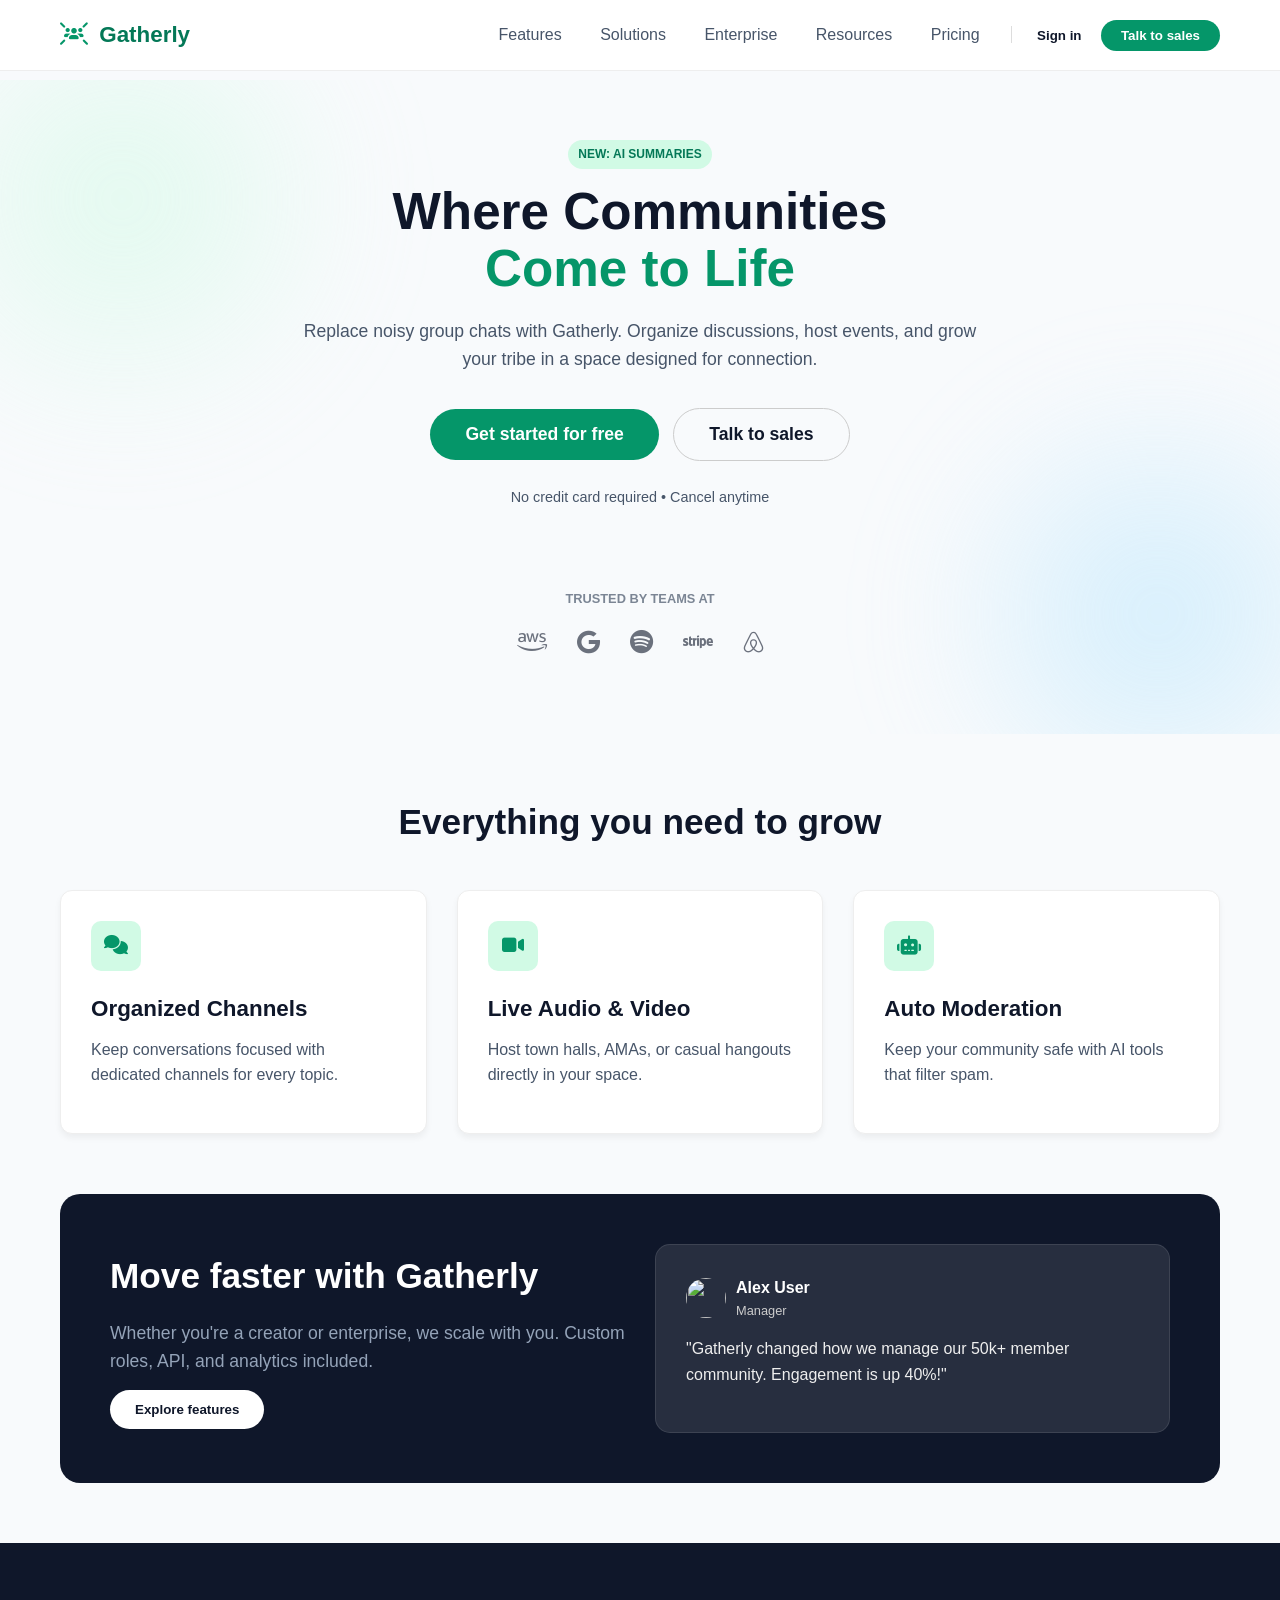
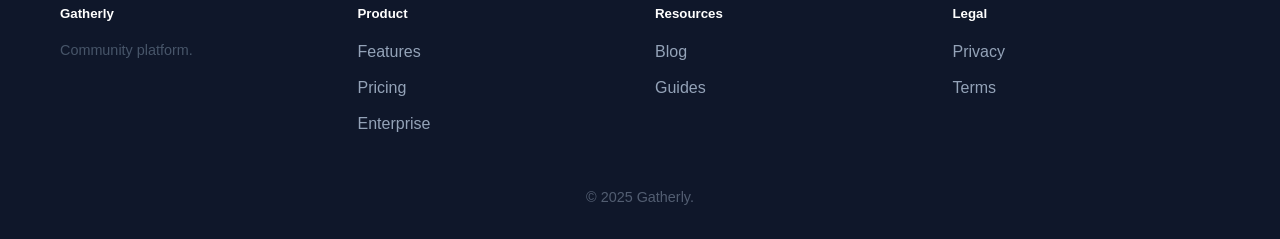
==== index.html @ 51e85985 "Add files via upload" ====
<!DOCTYPE html>
<html lang="en">
  <head>
    <meta charset="UTF-8" />
    <meta name="viewport" content="width=device-width, initial-scale=1.0" />
    <title>Gatherly</title>
    <!-- Icons -->
    <link
      rel="stylesheet"
      href="https://cdnjs.cloudflare.com/ajax/libs/font-awesome/6.4.0/css/all.min.css"
    />
    <link rel="stylesheet" href="style.css" />
  </head>
  <body>
    <nav>
      <div class="cont nav-in">
        <div class="brand" onclick="go('home')">
          <i class="fas fa-users-rays"></i> Gatherly
        </div>

        <div class="links" id="guest-nav">
          <a onclick="go('features')">Features</a>
          <a onclick="go('solutions')">Solutions</a>
          <a onclick="go('enterprise')">Enterprise</a>
          <a onclick="go('resources')">Resources</a>
          <a onclick="go('pricing')">Pricing</a>
          <span
            style="border-left: 1px solid #ddd; height: 20px; margin: 0 10px"
          ></span>
          <button class="btn-txt" onclick="go('login')">Sign in</button>
          <button class="btn" onclick="go('contact')" style="padding: 8px 20px">
            Talk to sales
          </button>
        </div>

        <div class="links hide" id="user-nav">
          <a onclick="go('dash')"><i class="fas fa-stream"></i> Feed</a>
          <a onclick="go('create')"><i class="fas fa-plus"></i> Create</a>
          <a onclick="go('profile')"><i class="fas fa-user"></i> Profile</a>
          <a onclick="logout()" style="color: #ef4444">Logout</a>
        </div>

        <div class="menu-btn" onclick="toggleMenu()">
          <i class="fas fa-bars"></i>
        </div>
      </div>
    </nav>

    <div class="mob-menu" id="m-menu">
      <div
        style="
          display: flex;
          justify-content: space-between;
          margin-bottom: 20px;
        "
      >
        <span class="brand">Menu</span>
        <i
          class="fas fa-times"
          style="font-size: 1.5rem"
          onclick="toggleMenu()"
        ></i>
      </div>
      <a onclick="go('features'); toggleMenu()">Features</a>
      <a onclick="go('solutions'); toggleMenu()">Solutions</a>
      <a onclick="go('pricing'); toggleMenu()">Pricing</a>
      <a onclick="go('login'); toggleMenu()">Sign In</a>
      <a onclick="go('contact'); toggleMenu()" style="color: var(--green)"
        >Contact Sales</a
      >
    </div>

    <div id="p-home" class="page show">
      <div class="hero">
        <div class="blob" style="top: -20%; left: -10%"></div>
        <div
          class="blob"
          style="
            bottom: -20%;
            right: -10%;
            background: radial-gradient(circle, #bae6fd 0%, transparent 70%);
          "
        ></div>

        <div class="cont">
          <div class="anim-up">
            <span class="badge">New: AI Summaries</span>
            <h1>
              Where Communities <br />
              <span class="txt-green">Come to Life</span>
            </h1>
            <p style="font-size: 1.1rem; max-width: 700px; margin: 0 auto 30px">
              Replace noisy group chats with Gatherly. Organize discussions,
              host events, and grow your tribe in a space designed for
              connection.
            </p>
            <div style="margin-bottom: 20px">
              <button
                class="btn"
                style="padding: 15px 35px; font-size: 1.1rem; margin: 5px"
                onclick="go('login')"
              >
                Get started for free
              </button>
              <button
                class="btn-out"
                style="padding: 15px 35px; font-size: 1.1rem; margin: 5px"
                onclick="go('contact')"
              >
                Talk to sales
              </button>
            </div>
            <p class="sm-txt">No credit card required • Cancel anytime</p>
          </div>

          <div style="margin-top: 80px">
            <p
              style="
                font-weight: bold;
                text-transform: uppercase;
                font-size: 0.8rem;
                margin-bottom: 20px;
                opacity: 0.7;
              "
            >
              Trusted by teams at
            </p>
            <div
              style="display: flex; justify-content: center; flex-wrap: wrap"
            >
              <i class="fab fa-aws s-icon"></i>
              <i class="fab fa-google s-icon"></i>
              <i class="fab fa-spotify s-icon"></i>
              <i class="fab fa-stripe s-icon"></i>
              <i class="fab fa-airbnb s-icon"></i>
            </div>
          </div>
        </div>
      </div>

      <div class="cont" style="padding: 60px 20px">
        <h2 class="center">Everything you need to grow</h2>
        <div class="grid g-3 anim-up" style="margin-top: 40px">
          <div class="box">
            <div class="icon-box"><i class="fas fa-comments"></i></div>
            <h3>Organized Channels</h3>
            <p>
              Keep conversations focused with dedicated channels for every
              topic.
            </p>
          </div>
          <div class="box">
            <div class="icon-box"><i class="fas fa-video"></i></div>
            <h3>Live Audio & Video</h3>
            <p>
              Host town halls, AMAs, or casual hangouts directly in your space.
            </p>
          </div>
          <div class="box">
            <div class="icon-box"><i class="fas fa-robot"></i></div>
            <h3>Auto Moderation</h3>
            <p>Keep your community safe with AI tools that filter spam.</p>
          </div>
        </div>
      </div>

      <div class="cont" style="margin-bottom: 60px">
        <div
          style="
            background: var(--dark);
            border-radius: 20px;
            padding: 50px;
            color: white;
          "
        >
          <div class="grid g-2" style="align-items: center">
            <div>
              <h2 style="color: white">Move faster with Gatherly</h2>
              <p style="color: #94a3b8; font-size: 1.1rem">
                Whether you're a creator or enterprise, we scale with you.
                Custom roles, API, and analytics included.
              </p>
              <button
                class="btn"
                style="background: white; color: var(--dark)"
                onclick="go('features')"
              >
                Explore features
              </button>
            </div>
            <div
              style="
                background: rgba(255, 255, 255, 0.1);
                padding: 30px;
                border-radius: 15px;
                border: 1px solid rgba(255, 255, 255, 0.1);
              "
            >
              <div
                style="display: flex; align-items: center; margin-bottom: 15px"
              >
                <img
                  src="https://i.pravatar.cc/150?img=12"
                  style="
                    width: 40px;
                    height: 40px;
                    border-radius: 50%;
                    margin-right: 10px;
                  "
                />
                <div>
                  <div><strong>Alex User</strong></div>
                  <div style="font-size: 0.8rem; color: #ccc">Manager</div>
                </div>
              </div>
              <p style="color: #eee">
                "Gatherly changed how we manage our 50k+ member community.
                Engagement is up 40%!"
              </p>
            </div>
          </div>
        </div>
      </div>
    </div>

    <div id="p-features" class="page">
      <div class="cont" style="padding: 60px 20px">
        <div class="center" style="max-width: 700px; margin: 0 auto 50px">
          <span class="badge">Features</span>
          <h1>Powerful tools</h1>
          <p style="font-size: 1.2rem">
            Everything needed to engage and manage members.
          </p>
        </div>

        <div class="grid g-2" style="align-items: center; margin-bottom: 80px">
          <div>
            <div class="icon-box"><i class="fas fa-layer-group"></i></div>
            <h2>Custom Spaces</h2>
            <p>
              Design your community to match your brand. No coding required.
            </p>
            <ul style="list-style: none; margin-top: 20px">
              <li><i class="fas fa-check txt-green"></i> Custom CSS</li>
              <li><i class="fas fa-check txt-green"></i> Drag-and-drop</li>
              <li><i class="fas fa-check txt-green"></i> Dark Mode</li>
            </ul>
          </div>
          <div class="box" style="background: #f0fdf4; border: none">
            <div
              style="
                background: white;
                padding: 20px;
                border-radius: 10px;
                box-shadow: 0 10px 20px rgba(0, 0, 0, 0.05);
              "
            >
              <div
                style="
                  height: 120px;
                  background: #e2e8f0;
                  border-radius: 5px;
                  margin-bottom: 10px;
                "
              ></div>
              <div
                style="
                  height: 15px;
                  width: 70%;
                  background: #f1f5f9;
                  margin-bottom: 5px;
                "
              ></div>
              <div style="height: 15px; width: 40%; background: #f1f5f9"></div>
            </div>
          </div>
        </div>

        <div class="grid g-3">
          <div class="box">
            <h4><i class="fas fa-chart-line txt-green"></i> Analytics</h4>
            <p class="sm-txt">Track active members and retention.</p>
          </div>
          <div class="box">
            <h4>
              <i class="fas fa-money-bill-wave txt-green"></i> Monetization
            </h4>
            <p class="sm-txt">Subscriptions and paid events.</p>
          </div>
          <div class="box">
            <h4><i class="fas fa-mobile-alt txt-green"></i> Mobile App</h4>
            <p class="sm-txt">iOS and Android support included.</p>
          </div>
          <div class="box">
            <h4><i class="fas fa-puzzle-piece txt-green"></i> API</h4>
            <p class="sm-txt">Connect with Zapier, Slack, etc.</p>
          </div>
          <div class="box">
            <h4><i class="fas fa-shield-alt txt-green"></i> Safety</h4>
            <p class="sm-txt">Granular permissions and logs.</p>
          </div>
          <div class="box">
            <h4><i class="fas fa-globe txt-green"></i> Global CDN</h4>
            <p class="sm-txt">Fast loading anywhere.</p>
          </div>
        </div>
      </div>
    </div>

    <div id="p-solutions" class="page">
      <div class="cont" style="padding-top: 60px">
        <h1 class="center">Solutions for everyone</h1>
        <div class="grid g-2" style="margin-top: 40px">
          <div class="box" style="background: #f8fafc">
            <i
              class="fas fa-users txt-green"
              style="font-size: 2rem; margin-bottom: 15px"
            ></i>
            <h2>Creators</h2>
            <p>Turn your audience into a business. Own your data.</p>
            <button class="btn-txt" onclick="go('features')">
              Learn more &rarr;
            </button>
          </div>
          <div class="box" style="background: #f0fdf4">
            <i
              class="fas fa-building txt-green"
              style="font-size: 2rem; margin-bottom: 15px"
            ></i>
            <h2>Brands</h2>
            <p>Decrease support costs with a branded community.</p>
            <button class="btn-txt" onclick="go('enterprise')">
              See enterprise &rarr;
            </button>
          </div>
          <div class="box" style="background: #fff7ed">
            <i
              class="fas fa-graduation-cap"
              style="font-size: 2rem; margin-bottom: 15px; color: #ea580c"
            ></i>
            <h2>Education</h2>
            <p>Create cohort-based courses with discussion groups.</p>
          </div>
          <div class="box" style="background: #eff6ff">
            <i
              class="fas fa-heart"
              style="font-size: 2rem; margin-bottom: 15px; color: #2563eb"
            ></i>
            <h2>Non-Profits</h2>
            <p>Organize volunteers in a centralized hub.</p>
          </div>
        </div>
      </div>
    </div>

    <div id="p-enterprise" class="page">
      <div class="cont" style="padding-top: 60px">
        <div class="grid g-2" style="align-items: center">
          <div>
            <span class="badge" style="background: #1e293b; color: white"
              >Enterprise</span
            >
            <h1>Scale with confidence</h1>
            <p style="font-size: 1.1rem">
              Security, compliance, and control for large orgs.
            </p>
            <div style="margin: 30px 0">
              <p>
                <i class="fas fa-check-circle txt-green"></i> SSO (SAML & OIDC)
              </p>
              <p>
                <i class="fas fa-check-circle txt-green"></i> 99.99% Uptime SLA
              </p>
              <p>
                <i class="fas fa-check-circle txt-green"></i> Success Manager
              </p>
              <p>
                <i class="fas fa-check-circle txt-green"></i> Custom Data
                Residency
              </p>
            </div>
            <button class="btn" onclick="go('contact')">Contact Sales</button>
          </div>
          <div
            class="box"
            style="background: #0f172a; border: 1px solid #334155"
          >
            <div class="center" style="padding: 30px; color: white">
              <i
                class="fas fa-lock"
                style="font-size: 3rem; margin-bottom: 20px; color: #94a3b8"
              ></i>
              <h3>SOC2 Type II</h3>
              <p style="color: #64748b">Strictest security standards.</p>
            </div>
          </div>
        </div>
      </div>
    </div>

    <div id="p-pricing" class="page">
      <div class="cont" style="padding: 60px 20px">
        <div class="center" style="margin-bottom: 40px">
          <span class="badge">Plans</span>
          <h1>Simple Pricing</h1>
          <p>Start free, upgrade anytime.</p>
        </div>

        <div class="grid g-3">
          <div class="p-card" onclick="go('login')">
            <h3>Starter</h3>
            <div class="cost">$0 <span>/mo</span></div>
            <p class="sm-txt">Hobbyists & small groups.</p>
            <button class="btn-out w-100" style="width: 100%; margin: 20px 0">
              Get Started
            </button>
            <div class="sm-txt" style="text-align: left">
              <p><i class="fas fa-check txt-green"></i> 100 members</p>
              <p><i class="fas fa-check txt-green"></i> 5 Channels</p>
            </div>
          </div>

          <div class="p-card pop" onclick="go('login')">
            <div
              style="
                position: absolute;
                top: 0;
                right: 0;
                background: var(--green);
                color: white;
                font-size: 0.7rem;
                padding: 5px 10px;
                border-bottom-left-radius: 10px;
              "
            >
              POPULAR
            </div>
            <h3>Growth</h3>
            <div class="cost">$29 <span>/mo</span></div>
            <p class="sm-txt">Creators & Startups.</p>
            <button class="btn w-100" style="width: 100%; margin: 20px 0">
              Free Trial
            </button>
            <div class="sm-txt" style="text-align: left">
              <p><i class="fas fa-check txt-green"></i> Unlimited members</p>
              <p><i class="fas fa-check txt-green"></i> Unlimited Channels</p>
              <p><i class="fas fa-check txt-green"></i> Custom Domain</p>
            </div>
          </div>

          <div class="p-card" onclick="go('contact')">
            <h3>Scale</h3>
            <div class="cost">Custom</div>
            <p class="sm-txt">Large Orgs.</p>
            <button class="btn-out w-100" style="width: 100%; margin: 20px 0">
              Contact Sales
            </button>
            <div class="sm-txt" style="text-align: left">
              <p><i class="fas fa-check txt-green"></i> SSO & Audit Logs</p>
              <p><i class="fas fa-check txt-green"></i> Priority Support</p>
            </div>
          </div>
        </div>
      </div>
    </div>

    <div id="p-resources" class="page">
      <div class="cont" style="padding-top: 60px">
        <h1 class="center">Resources</h1>
        <div class="grid g-3" style="margin-top: 40px">
          <div class="box">
            <div
              style="
                height: 150px;
                background: #cbd5e1;
                border-radius: 5px;
                margin-bottom: 15px;
              "
            ></div>
            <span class="txt-green sm-txt" style="font-weight: bold"
              >GUIDE</span
            >
            <h3>Launch your first community</h3>
            <p class="sm-txt">Playbook for getting your first 100 members.</p>
            <a class="txt-green sm-txt">Read more &rarr;</a>
          </div>
          <div class="box">
            <div
              style="
                height: 150px;
                background: #cbd5e1;
                border-radius: 5px;
                margin-bottom: 15px;
              "
            ></div>
            <span class="txt-green sm-txt" style="font-weight: bold"
              >CASE STUDY</span
            >
            <h3>Scaling to 1M users</h3>
            <p class="sm-txt">How TechFlow used Gatherly for growth.</p>
            <a class="txt-green sm-txt">Read more &rarr;</a>
          </div>
          <div class="box">
            <div
              style="
                height: 150px;
                background: #cbd5e1;
                border-radius: 5px;
                margin-bottom: 15px;
              "
            ></div>
            <span class="txt-green sm-txt" style="font-weight: bold"
              >WEBINAR</span
            >
            <h3>Management 101</h3>
            <p class="sm-txt">Watch our latest workshop recording.</p>
            <a class="txt-green sm-txt">Watch now &rarr;</a>
          </div>
        </div>
      </div>
    </div>

    <div id="p-contact" class="page">
      <div class="cont" style="padding-top: 60px; max-width: 600px">
        <div class="center" style="margin-bottom: 30px">
          <h1>Contact Us</h1>
          <p>We'd love to help you find the right solution.</p>
        </div>
        <div class="box">
          <form onsubmit="event.preventDefault(); alert('Sent!'); go('home');">
            <div style="margin-bottom: 15px">
              <label style="font-weight: 600">Email</label>
              <input
                type="email"
                class="w-100"
                style="
                  padding: 10px;
                  border: 1px solid #ccc;
                  border-radius: 5px;
                "
                required
              />
            </div>
            <div style="margin-bottom: 15px">
              <label style="font-weight: 600">Company Size</label>
              <select
                class="w-100"
                style="
                  padding: 10px;
                  border: 1px solid #ccc;
                  border-radius: 5px;
                "
              >
                <option>1-50</option>
                <option>51-200</option>
                <option>201+</option>
              </select>
            </div>
            <div style="margin-bottom: 20px">
              <label style="font-weight: 600">Message</label>
              <textarea
                class="w-100"
                rows="4"
                style="
                  padding: 10px;
                  border: 1px solid #ccc;
                  border-radius: 5px;
                "
              ></textarea>
            </div>
            <button class="btn w-100" style="width: 100%">Submit</button>
          </form>
        </div>
      </div>
    </div>

    <div id="p-login" class="page">
      <div
        style="
          height: 80vh;
          display: flex;
          justify-content: center;
          align-items: center;
        "
      >
        <div class="box" style="width: 100%; max-width: 400px">
          <h2 class="center">Welcome Back</h2>
          <p class="center" style="margin-bottom: 20px">Sign in to continue</p>
          <form onsubmit="logIn(event)">
            <div style="margin-bottom: 15px">
              <label style="font-weight: 600">Email</label>
              <input
                type="email"
                value="demo@gatherly.com"
                class="w-100"
                style="
                  padding: 10px;
                  border: 1px solid #ccc;
                  border-radius: 5px;
                "
              />
            </div>
            <div style="margin-bottom: 20px">
              <label style="font-weight: 600">Password</label>
              <input
                type="password"
                value="password"
                class="w-100"
                style="
                  padding: 10px;
                  border: 1px solid #ccc;
                  border-radius: 5px;
                "
              />
            </div>
            <button class="btn w-100" style="width: 100%">Sign In</button>
          </form>
          <div class="center sm-txt" style="margin-top: 20px">
            <a
              onclick="go('forgot')"
              style="color: var(--green); font-weight: 600"
              >Forgot password?</a
            >
          </div>
        </div>
      </div>
    </div>

    <div id="p-forgot" class="page">
      <div
        style="
          height: 80vh;
          display: flex;
          justify-content: center;
          align-items: center;
        "
      >
        <div class="box" style="width: 100%; max-width: 400px">
          <h2 class="center">Reset Password</h2>
          <p class="center" style="margin-bottom: 20px">
            Enter email to get link
          </p>
          <form
            onsubmit="event.preventDefault(); alert('Link sent!'); go('login');"
          >
            <div style="margin-bottom: 20px">
              <label style="font-weight: 600">Email</label>
              <input
                type="email"
                placeholder="you@company.com"
                class="w-100"
                style="
                  padding: 10px;
                  border: 1px solid #ccc;
                  border-radius: 5px;
                "
                required
              />
            </div>
            <button class="btn w-100" style="width: 100%; margin-bottom: 10px">
              Send Link
            </button>
            <button
              type="button"
              onclick="go('login')"
              class="btn-out w-100"
              style="width: 100%"
            >
              Back to Sign In
            </button>
          </form>
        </div>
      </div>
    </div>

    <div id="p-dash" class="page" style="padding-top: 70px">
      <div class="app-main">
        <div class="side">
          <div style="padding: 20px">
            <h4
              style="
                color: #6ee7b7;
                font-size: 0.8rem;
                text-transform: uppercase;
              "
            >
              Communities
            </h4>
            <div style="margin-top: 10px" id="c-list"></div>
          </div>
        </div>
        <div class="feed">
          <div class="cont" style="max-width: 800px; margin: 0 auto">
            <div
              class="box"
              style="margin-bottom: 20px; display: flex; gap: 10px"
            >
              <img
                src="https://i.pravatar.cc/150?img=12"
                style="width: 40px; height: 40px; border-radius: 50%"
              />
              <div style="flex: 1">
                <textarea
                  placeholder="Share update..."
                  style="
                    width: 100%;
                    border: 1px solid #ddd;
                    padding: 10px;
                    border-radius: 5px;
                    margin-bottom: 10px;
                  "
                ></textarea>
                <div style="display: flex; justify-content: space-between">
                  <i
                    class="fas fa-image"
                    style="color: #aaa; padding-top: 5px"
                  ></i>
                  <button
                    class="btn"
                    style="padding: 6px 15px; font-size: 0.9rem"
                  >
                    Post
                  </button>
                </div>
              </div>
            </div>
            <div id="feed-box"></div>
          </div>
        </div>
      </div>
    </div>

    <div id="p-create" class="page">
      <div class="cont" style="padding-top: 50px; max-width: 600px">
        <div class="box">
          <h2>Create Space</h2>
          <form onsubmit="createSpace(event)">
            <div style="margin-bottom: 20px">
              <label>Name</label>
              <input
                id="space-name"
                type="text"
                class="w-100"
                style="
                  padding: 10px;
                  border: 1px solid #ddd;
                  border-radius: 5px;
                "
                required
              />
            </div>
            <button class="btn w-100" style="width: 100%">Create</button>
          </form>
        </div>
      </div>
    </div>

    <div id="p-profile" class="page">
      <div class="cont" style="padding-top: 50px; max-width: 800px">
        <div class="box center">
          <img
            src="https://i.pravatar.cc/150?img=12"
            style="
              width: 100px;
              height: 100px;
              border-radius: 50%;
              margin: 0 auto 20px;
            "
          />
          <h2>Alex User</h2>
          <p>@alex_green</p>
          <div
            style="
              display: flex;
              justify-content: center;
              gap: 20px;
              margin-top: 20px;
            "
          >
            <div class="box" style="padding: 10px 20px">
              <strong>12</strong> Communities
            </div>
            <div class="box" style="padding: 10px 20px">
              <strong>340</strong> Followers
            </div>
          </div>
        </div>
      </div>
    </div>

    <footer id="ftr">
      <div class="cont">
        <div class="grid g-4">
          <div>
            <h5>Gatherly</h5>
            <p class="sm-txt">Community platform.</p>
          </div>
          <div>
            <h5>Product</h5>
            <ul>
              <li><a onclick="go('features')">Features</a></li>
              <li><a onclick="go('pricing')">Pricing</a></li>
              <li><a onclick="go('enterprise')">Enterprise</a></li>
            </ul>
          </div>
          <div>
            <h5>Resources</h5>
            <ul>
              <li><a onclick="go('resources')">Blog</a></li>
              <li><a onclick="go('solutions')">Guides</a></li>
            </ul>
          </div>
          <div>
            <h5>Legal</h5>
            <ul>
              <li><a>Privacy</a></li>
              <li><a>Terms</a></li>
            </ul>
          </div>
        </div>
        <div class="center sm-txt" style="margin-top: 40px; opacity: 0.5">
          &copy; 2025 Gatherly.
        </div>
      </div>
    </footer>
    <script src="script.js"></script>
  </body>
</html>
---- style.css ----
:root {
  --green: #059669;
  --dark-green: #047857;
  --light-green: #d1fae5;
  --dark: #0f172a;
  --gray: #475569;
  --bg: #f8fafc;
  --white: #ffffff;
  --font: "Segoe UI", sans-serif;
}

* {
  margin: 0;
  padding: 0;
  box-sizing: border-box;
}

body {
  font-family: var(--font);
  background: var(--bg);
  color: var(--dark);
  line-height: 1.6;
  overflow-x: hidden;
}

.cont {
  max-width: 1200px;
  margin: 0 auto;
  padding: 0 20px;
}
.flex {
  display: flex;
}
.grid {
  display: grid;
  gap: 30px;
}
.g-2 {
  grid-template-columns: 1fr 1fr;
}
.g-3 {
  grid-template-columns: 1fr 1fr 1fr;
}
.g-4 {
  grid-template-columns: repeat(4, 1fr);
}
.center {
  text-align: center;
}
.hide {
  display: none;
}
.w-100 {
  width: 100%;
}

/* text styles */
h1 {
  font-size: 3.2rem;
  font-weight: 800;
  margin-bottom: 20px;
  line-height: 1.1;
}
h2 {
  font-size: 2.2rem;
  font-weight: 700;
  margin-bottom: 15px;
}
h3 {
  font-size: 1.4rem;
  font-weight: 600;
  margin-bottom: 10px;
}
p {
  color: var(--gray);
  margin-bottom: 15px;
}
.txt-green {
  color: var(--green);
}
.sm-txt {
  font-size: 0.9rem;
}

/* buttons */
.btn {
  display: inline-block;
  padding: 12px 25px;
  background: var(--green);
  color: var(--white);
  border: none;
  border-radius: 50px;
  font-weight: 600;
  cursor: pointer;
  transition: 0.2s;
  text-decoration: none;
}
.btn:hover {
  background: var(--dark-green);
  transform: translateY(-2px);
}

.btn-out {
  background: transparent;
  color: var(--dark);
  border: 1px solid #ccc;
  padding: 12px 25px;
  border-radius: 50px;
  cursor: pointer;
  font-weight: 600;
}
.btn-out:hover {
  border-color: var(--green);
  color: var(--green);
  background: white;
}

.btn-txt {
  background: none;
  border: none;
  cursor: pointer;
  font-weight: 600;
  color: var(--dark);
  padding: 0 15px;
}
.btn-txt:hover {
  color: var(--green);
}

.box {
  background: var(--white);
  padding: 30px;
  border-radius: 12px;
  border: 1px solid #eee;
  box-shadow: 0 4px 6px rgba(0, 0, 0, 0.05);
  transition: 0.3s;
}
.box:hover {
  transform: translateY(-5px);
  box-shadow: 0 10px 15px rgba(0, 0, 0, 0.1);
}

.badge {
  background: var(--light-green);
  color: var(--dark-green);
  padding: 5px 10px;
  border-radius: 15px;
  font-size: 0.75rem;
  font-weight: 800;
  text-transform: uppercase;
  display: inline-block;
  margin-bottom: 15px;
}

nav {
  position: fixed;
  top: 0;
  width: 100%;
  z-index: 999;
  background: rgba(255, 255, 255, 0.9);
  backdrop-filter: blur(10px);
  border-bottom: 1px solid #eee;
}
.nav-in {
  height: 70px;
  display: flex;
  align-items: center;
  justify-content: space-between;
}

.brand {
  font-size: 1.4rem;
  font-weight: 800;
  color: var(--dark-green);
  cursor: pointer;
}
.brand i {
  color: var(--green);
  margin-right: 5px;
}

.links a {
  text-decoration: none;
  color: var(--gray);
  font-weight: 500;
  margin: 0 5px;
  padding: 8px 12px;
  border-radius: 6px;
  cursor: pointer;
}
.links a:hover {
  background: #f1f5f9;
  color: var(--dark);
}

.menu-btn {
  display: none;
  font-size: 1.5rem;
  cursor: pointer;
}

.mob-menu {
  position: fixed;
  top: 70px;
  left: 0;
  width: 100%;
  height: 100vh;
  background: white;
  z-index: 990;
  padding: 20px;
  transform: translateX(100%);
  transition: 0.3s;
  display: flex;
  flex-direction: column;
  gap: 15px;
}
.mob-menu.open {
  transform: translateX(0);
}
.mob-menu a {
  font-size: 1.2rem;
  font-weight: 600;
  color: var(--dark);
  border-bottom: 1px solid #eee;
  padding-bottom: 10px;
}

.page {
  display: none;
  padding-top: 80px;
  min-height: 100vh;
  animation: fade 0.5s;
}
.page.show {
  display: block;
}
@keyframes fade {
  from {
    opacity: 0;
    transform: translateY(10px);
  }
  to {
    opacity: 1;
    transform: translateY(0);
  }
}

.hero {
  padding: 60px 0 80px;
  text-align: center;
  position: relative;
  overflow: hidden;
}
.blob {
  position: absolute;
  width: 500px;
  height: 500px;
  border-radius: 50%;
  background: radial-gradient(circle, var(--light-green) 0%, transparent 70%);
  opacity: 0.6;
  z-index: -1;
  filter: blur(50px);
}

.p-card {
  background: white;
  border: 1px solid #eee;
  border-radius: 20px;
  padding: 40px;
  text-align: center;
  cursor: pointer;
  position: relative;
  transition: 0.3s;
}
.p-card:hover {
  border-color: var(--green);
  box-shadow: 0 10px 20px rgba(0, 0, 0, 0.1);
  transform: translateY(-5px);
}

.p-card.pop {
  border: 2px solid var(--green);
  transform: scale(1.05);
  box-shadow: 0 10px 20px rgba(0, 0, 0, 0.1);
  z-index: 2;
}
.p-card.pop:hover {
  transform: scale(1.05) translateY(-5px);
}

.cost {
  font-size: 2.8rem;
  font-weight: 800;
  color: var(--dark);
  margin: 15px 0;
}
.cost span {
  font-size: 1rem;
  font-weight: 500;
  color: var(--gray);
}

.icon-box {
  width: 50px;
  height: 50px;
  background: var(--light-green);
  color: var(--green);
  border-radius: 10px;
  display: flex;
  align-items: center;
  justify-content: center;
  font-size: 1.2rem;
  margin-bottom: 20px;
}

footer {
  background: var(--dark);
  color: #94a3b8;
  padding: 60px 0 30px;
  margin-top: 60px;
}
footer h5 {
  color: white;
  margin-bottom: 15px;
}
footer ul {
  list-style: none;
}
footer li {
  margin-bottom: 10px;
}
footer a {
  color: inherit;
  cursor: pointer;
  transition: 0.2s;
}
footer a:hover {
  color: white;
}

.s-icon {
  transition: 0.3s;
  cursor: pointer;
  opacity: 0.6;
  margin: 0 15px;
  font-size: 1.5rem;
}
.s-icon:hover {
  opacity: 1;
  transform: scale(1.2);
}
.fa-aws:hover {
  color: #ff9900;
}
.fa-google:hover {
  color: #4285f4;
}
.fa-spotify:hover {
  color: #1db954;
}
.fa-stripe:hover {
  color: #635bff;
}
.fa-airbnb:hover {
  color: #ff5a5f;
}

.app-main {
  display: flex;
  height: calc(100vh - 70px);
}
.side {
  width: 250px;
  background: #064e3b;
  color: #ecfdf5;
  overflow-y: auto;
}
.feed {
  flex: 1;
  background: #f1f5f9;
  overflow-y: auto;
  padding: 20px;
}
.chn-item {
  padding: 10px;
  margin: 5px 10px;
  border-radius: 5px;
  cursor: pointer;
  display: flex;
  align-items: center;
  gap: 10px;
}
.chn-item:hover {
  background: rgba(255, 255, 255, 0.1);
}

@media (max-width: 1000px) {
  h1 {
    font-size: 2.5rem;
  }
  .g-3,
  .g-4 {
    grid-template-columns: 1fr 1fr;
  }
}
@media (max-width: 768px) {
  .links {
    display: none;
  }
  .menu-btn {
    display: block;
  }
  .g-2,
  .g-3,
  .g-4 {
    grid-template-columns: 1fr;
  }
  .p-card.pop {
    transform: scale(1);
  }
  .side {
    display: none;
  }
  .app-main {
    height: calc(100vh - 60px);
  }
}
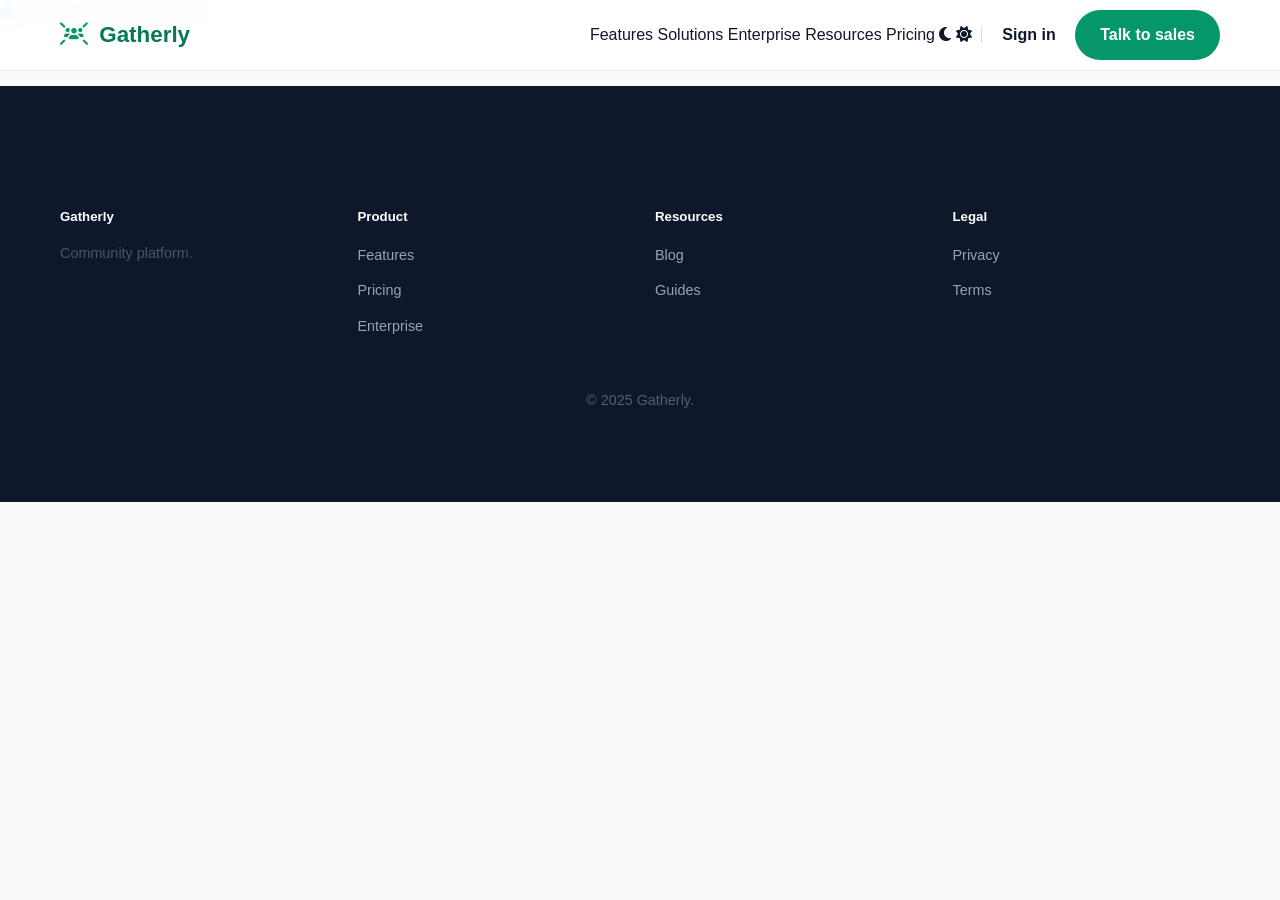
==== commit 3c411a3a: "some changes in structure" ====
--- a/index.html
+++ b/index.html
@@ -4,7 +4,6 @@
     <meta charset="UTF-8" />
     <meta name="viewport" content="width=device-width, initial-scale=1.0" />
     <title>Gatherly</title>
-    <!-- Icons -->
     <link
       rel="stylesheet"
       href="https://cdnjs.cloudflare.com/ajax/libs/font-awesome/6.4.0/css/all.min.css"
@@ -12,522 +11,418 @@
     <link rel="stylesheet" href="style.css" />
   </head>
   <body>
-    <nav>
-      <div class="cont nav-in">
-        <div class="brand" onclick="go('home')">
-          <i class="fas fa-users-rays"></i> Gatherly
-        </div>
+    <input type="radio" name="page" id="nav-home" class="controller" checked />
+    <input type="radio" name="page" id="nav-features" class="controller" />
+    <input type="radio" name="page" id="nav-solutions" class="controller" />
+    <input type="radio" name="page" id="nav-enterprise" class="controller" />
+    <input type="radio" name="page" id="nav-pricing" class="controller" />
+    <input type="radio" name="page" id="nav-resources" class="controller" />
+    <input type="radio" name="page" id="nav-contact" class="controller" />
+    <input type="radio" name="page" id="nav-login" class="controller" />
+    <input type="checkbox" id="chk-login" class="controller" />
+    <input type="checkbox" id="chk-dark" class="controller" />
+    <input type="checkbox" id="chk-new-post" class="controller" /> 
+    <input type="checkbox" id="chk-new-comm" class="controller" />
+    <div class="main-wrapper">
+      <nav>
+        <div class="cont nav-in">
+          <label for="nav-home" class="brand">
+            <i class="fas fa-users-rays"></i> Gatherly
+          </label>
+          <div class="links" id="guest-nav">
+            <label for="nav-features">Features</label>
+            <label for="nav-solutions">Solutions</label>
+            <label for="nav-enterprise">Enterprise</label>
+            <label for="nav-resources">Resources</label>
+            <label for="nav-pricing">Pricing</label>
+            <label for="chk-dark" class="btn-dark-toggle">
+              <i class="fas fa-moon moon-icon"></i>
+              <i class="fas fa-sun sun-icon"></i>
+            </label>
 
-        <div class="links" id="guest-nav">
-          <a onclick="go('features')">Features</a>
-          <a onclick="go('solutions')">Solutions</a>
-          <a onclick="go('enterprise')">Enterprise</a>
-          <a onclick="go('resources')">Resources</a>
-          <a onclick="go('pricing')">Pricing</a>
-          <span
-            style="border-left: 1px solid #ddd; height: 20px; margin: 0 10px"
-          ></span>
-          <button class="btn-txt" onclick="go('login')">Sign in</button>
-          <button class="btn" onclick="go('contact')" style="padding: 8px 20px">
-            Talk to sales
-          </button>
-        </div>
+            <span
+              style="border-left: 1px solid #ddd; height: 20px; margin: 0 5px"
+            ></span>
+            <label for="nav-login" class="btn-txt">Sign in</label>
+            <label for="nav-contact" class="btn">Talk to sales</label>
+          </div>
 
-        <div class="links hide" id="user-nav">
-          <a onclick="go('dash')"><i class="fas fa-stream"></i> Feed</a>
-          <a onclick="go('create')"><i class="fas fa-plus"></i> Create</a>
-          <a onclick="go('profile')"><i class="fas fa-user"></i> Profile</a>
-          <a onclick="logout()" style="color: #ef4444">Logout</a>
-        </div>
+          <div class="links" id="user-nav" style="display: none">
+            <label class="active"><i class="fas fa-stream"></i> Feed</label>
+            <label for="nav-home"><i class="fas fa-plus"></i> Create</label>
+            <label for="nav-home"><i class="fas fa-user"></i> Profile</label>
 
-        <div class="menu-btn" onclick="toggleMenu()">
-          <i class="fas fa-bars"></i>
-        </div>
-      </div>
-    </nav>
+            <label for="chk-dark" class="btn-dark-toggle">
+              <i class="fas fa-moon moon-icon"></i>
+              <i class="fas fa-sun sun-icon"></i>
+            </label>
 
-    <div class="mob-menu" id="m-menu">
-      <div
-        style="
-          display: flex;
-          justify-content: space-between;
-          margin-bottom: 20px;
-        "
-      >
-        <span class="brand">Menu</span>
-        <i
-          class="fas fa-times"
-          style="font-size: 1.5rem"
-          onclick="toggleMenu()"
-        ></i>
-      </div>
-      <a onclick="go('features'); toggleMenu()">Features</a>
-      <a onclick="go('solutions'); toggleMenu()">Solutions</a>
-      <a onclick="go('pricing'); toggleMenu()">Pricing</a>
-      <a onclick="go('login'); toggleMenu()">Sign In</a>
-      <a onclick="go('contact'); toggleMenu()" style="color: var(--green)"
-        >Contact Sales</a
-      >
-    </div>
+            <label for="chk-login" style="color: #ef4444">Logout</label>
+          </div>
 
-    <div id="p-home" class="page show">
-      <div class="hero">
-        <div class="blob" style="top: -20%; left: -10%"></div>
-        <div
-          class="blob"
-          style="
-            bottom: -20%;
-            right: -10%;
-            background: radial-gradient(circle, #bae6fd 0%, transparent 70%);
-          "
-        ></div>
-
-        <div class="cont">
-          <div class="anim-up">
-            <span class="badge">New: AI Summaries</span>
-            <h1>
-              Where Communities <br />
-              <span class="txt-green">Come to Life</span>
-            </h1>
-            <p style="font-size: 1.1rem; max-width: 700px; margin: 0 auto 30px">
-              Replace noisy group chats with Gatherly. Organize discussions,
-              host events, and grow your tribe in a space designed for
-              connection.
-            </p>
-            <div style="margin-bottom: 20px">
-              <button
-                class="btn"
-                style="padding: 15px 35px; font-size: 1.1rem; margin: 5px"
-                onclick="go('login')"
-              >
-                Get started for free
-              </button>
-              <button
-                class="btn-out"
-                style="padding: 15px 35px; font-size: 1.1rem; margin: 5px"
-                onclick="go('contact')"
-              >
-                Talk to sales
-              </button>
-            </div>
-            <p class="sm-txt">No credit card required • Cancel anytime</p>
-          </div>
-
-          <div style="margin-top: 80px">
-            <p
-              style="
-                font-weight: bold;
-                text-transform: uppercase;
-                font-size: 0.8rem;
-                margin-bottom: 20px;
-                opacity: 0.7;
-              "
-            >
-              Trusted by teams at
-            </p>
-            <div
-              style="display: flex; justify-content: center; flex-wrap: wrap"
-            >
-              <i class="fab fa-aws s-icon"></i>
-              <i class="fab fa-google s-icon"></i>
-              <i class="fab fa-spotify s-icon"></i>
-              <i class="fab fa-stripe s-icon"></i>
-              <i class="fab fa-airbnb s-icon"></i>
-            </div>
-          </div>
-        </div>
-      </div>
-
-      <div class="cont" style="padding: 60px 20px">
-        <h2 class="center">Everything you need to grow</h2>
-        <div class="grid g-3 anim-up" style="margin-top: 40px">
-          <div class="box">
-            <div class="icon-box"><i class="fas fa-comments"></i></div>
-            <h3>Organized Channels</h3>
-            <p>
-              Keep conversations focused with dedicated channels for every
-              topic.
-            </p>
-          </div>
-          <div class="box">
-            <div class="icon-box"><i class="fas fa-video"></i></div>
-            <h3>Live Audio & Video</h3>
-            <p>
-              Host town halls, AMAs, or casual hangouts directly in your space.
-            </p>
-          </div>
-          <div class="box">
-            <div class="icon-box"><i class="fas fa-robot"></i></div>
-            <h3>Auto Moderation</h3>
-            <p>Keep your community safe with AI tools that filter spam.</p>
-          </div>
-        </div>
-      </div>
-
-      <div class="cont" style="margin-bottom: 60px">
+          <label for="chk-menu" class="menu-btn">
+            <i class="fas fa-bars"></i>
+          </label>
+        </div>
+      </nav>
+      <div class="mob-menu">
         <div
           style="
-            background: var(--dark);
-            border-radius: 20px;
-            padding: 50px;
-            color: white;
+            display: flex;
+            justify-content: space-between;
+            margin-bottom: 20px;
           "
         >
+          <span class="brand">Menu</span>
+          <label for="chk-menu"
+            ><i class="fas fa-times" style="font-size: 1.5rem"></i
+          ></label>
+        </div>
+        <label for="nav-features">Features</label>
+        <label for="nav-solutions">Solutions</label>
+        <label for="nav-pricing">Pricing</label>
+        <label for="nav-login">Sign In</label>
+        <label for="chk-dark">Toggle Dark Mode</label>
+      </div>
+      <div id="p-home" class="page">
+        <div class="hero">
+          <div class="blob" style="top: -20%; left: -10%"></div>
+          <div
+            class="blob"
+            style="
+              bottom: -20%;
+              right: -10%;
+              background: radial-gradient(circle, #bae6fd 0%, transparent 70%);
+            "
+          ></div>
+          <div class="cont">
+            <div class="anim-up">
+              <span class="badge">New: AI Summaries</span>
+              <h1>
+                Where Communities <br /><span class="txt-green"
+                  >Come to Life</span
+                >
+              </h1>
+              <p
+                style="font-size: 1.1rem; max-width: 700px; margin: 0 auto 30px"
+              >
+                Replace noisy group chats with Gatherly. Organize discussions,
+                host events, and grow your tribe.
+              </p>
+              <div style="margin-bottom: 20px">
+                <label
+                  for="nav-login"
+                  class="btn"
+                  style="padding: 15px 35px; margin: 5px"
+                  >Get started for free</label
+                >
+                <label
+                  for="nav-contact"
+                  class="btn-out"
+                  style="padding: 15px 35px; margin: 5px"
+                  >Talk to sales</label
+                >
+              </div>
+              <p class="sm-txt">No credit card required • Cancel anytime</p>
+            </div>
+          </div>
+        </div>
+        <div class="cont" style="padding: 60px 20px">
+          <h2 class="center">Everything you need to grow</h2>
+          <div class="grid g-3 anim-up" style="margin-top: 40px">
+            <div class="box">
+              <div class="icon-box"><i class="fas fa-comments"></i></div>
+              <h3>Organized Channels</h3>
+              <p>
+                Keep conversations focused with dedicated channels for every
+                topic.
+              </p>
+            </div>
+            <div class="box">
+              <div class="icon-box"><i class="fas fa-video"></i></div>
+              <h3>Live Audio & Video</h3>
+              <p>
+                Host town halls, AMAs, or casual hangouts directly in your
+                space.
+              </p>
+            </div>
+            <div class="box">
+              <div class="icon-box"><i class="fas fa-robot"></i></div>
+              <h3>Auto Moderation</h3>
+              <p>Keep your community safe with AI tools that filter spam.</p>
+            </div>
+          </div>
+        </div>
+      </div>
+      <div id="p-features" class="page">
+        <div class="cont" style="padding: 60px 20px">
+          <div class="center" style="max-width: 700px; margin: 0 auto 50px">
+            <span class="badge">Features</span>
+            <h1>Powerful tools</h1>
+            <p style="font-size: 1.2rem">
+              Everything needed to engage and manage members.
+            </p>
+          </div>
+          <div
+            class="grid g-2"
+            style="align-items: center; margin-bottom: 80px"
+          >
+            <div>
+              <div class="icon-box"><i class="fas fa-layer-group"></i></div>
+              <h2>Custom Spaces</h2>
+              <p>
+                Design your community to match your brand. No coding required.
+              </p>
+              <ul style="list-style: none; margin-top: 20px">
+                <li><i class="fas fa-check txt-green"></i> Custom CSS</li>
+                <li><i class="fas fa-check txt-green"></i> Drag-and-drop</li>
+                <li><i class="fas fa-check txt-green"></i> Dark Mode</li>
+              </ul>
+            </div>
+            <div class="box" style="background: #f0fdf4; border: none">
+              <div
+                style="
+                  background: white;
+                  padding: 20px;
+                  border-radius: 10px;
+                  box-shadow: 0 10px 20px rgba(0, 0, 0, 0.05);
+                "
+              >
+                <div
+                  style="
+                    height: 120px;
+                    background: #e2e8f0;
+                    border-radius: 5px;
+                    margin-bottom: 10px;
+                  "
+                ></div>
+                <div
+                  style="
+                    height: 15px;
+                    width: 70%;
+                    background: #f1f5f9;
+                    margin-bottom: 5px;
+                  "
+                ></div>
+              </div>
+            </div>
+          </div>
+        </div>
+      </div>
+      <div id="p-solutions" class="page">
+        <div class="cont" style="padding-top: 60px">
+          <h1 class="center">Solutions for everyone</h1>
+          <div class="grid g-2" style="margin-top: 40px">
+            <div class="box" style="background: #f8fafc">
+              <i
+                class="fas fa-users txt-green"
+                style="font-size: 2rem; margin-bottom: 15px"
+              ></i>
+              <h2>Creators</h2>
+              <p>Turn your audience into a business. Own your data.</p>
+              <label for="nav-features" class="btn-txt"
+                >Learn more &rarr;</label
+              >
+            </div>
+            <div class="box" style="background: #f0fdf4">
+              <i
+                class="fas fa-building txt-green"
+                style="font-size: 2rem; margin-bottom: 15px"
+              ></i>
+              <h2>Brands</h2>
+              <p>Decrease support costs with a branded community.</p>
+              <label for="nav-enterprise" class="btn-txt"
+                >See enterprise &rarr;</label
+              >
+            </div>
+            <div class="box" style="background: #fff7ed">
+              <i
+                class="fas fa-graduation-cap"
+                style="font-size: 2rem; margin-bottom: 15px; color: #ea580c"
+              ></i>
+              <h2>Education</h2>
+              <p>Create cohort-based courses with discussion groups.</p>
+            </div>
+            <div class="box" style="background: #eff6ff">
+              <i
+                class="fas fa-heart"
+                style="font-size: 2rem; margin-bottom: 15px; color: #2563eb"
+              ></i>
+              <h2>Non-Profits</h2>
+              <p>Organize volunteers in a centralized hub.</p>
+            </div>
+          </div>
+        </div>
+      </div>
+      <div id="p-enterprise" class="page">
+        <div class="cont" style="padding-top: 60px">
           <div class="grid g-2" style="align-items: center">
             <div>
-              <h2 style="color: white">Move faster with Gatherly</h2>
-              <p style="color: #94a3b8; font-size: 1.1rem">
-                Whether you're a creator or enterprise, we scale with you.
-                Custom roles, API, and analytics included.
+              <span class="badge" style="background: #1e293b; color: white"
+                >Enterprise</span
+              >
+              <h1>Scale with confidence</h1>
+              <p style="font-size: 1.1rem">
+                Security, compliance, and control for large orgs.
               </p>
-              <button
-                class="btn"
-                style="background: white; color: var(--dark)"
-                onclick="go('features')"
-              >
-                Explore features
-              </button>
+              <div style="margin: 30px 0">
+                <p>
+                  <i class="fas fa-check-circle txt-green"></i> SSO (SAML &
+                  OIDC)
+                </p>
+                <p>
+                  <i class="fas fa-check-circle txt-green"></i> 99.99% Uptime
+                  SLA
+                </p>
+                <p>
+                  <i class="fas fa-check-circle txt-green"></i> Success Manager
+                </p>
+              </div>
+              <label for="nav-contact" class="btn" style="margin-top: 20px"
+                >Contact Sales</label
+              >
             </div>
             <div
-              style="
-                background: rgba(255, 255, 255, 0.1);
-                padding: 30px;
-                border-radius: 15px;
-                border: 1px solid rgba(255, 255, 255, 0.1);
-              "
+              class="box"
+              style="background: #0f172a; border: 1px solid #334155"
             >
+              <div class="center" style="padding: 30px; color: white">
+                <i
+                  class="fas fa-lock"
+                  style="font-size: 3rem; margin-bottom: 20px; color: #94a3b8"
+                ></i>
+                <h3>SOC2 Type II</h3>
+                <p style="color: #64748b">Strictest security standards.</p>
+              </div>
+            </div>
+          </div>
+        </div>
+      </div>
+      <div id="p-pricing" class="page">
+        <div class="cont" style="padding: 60px 20px">
+          <div class="center" style="margin-bottom: 40px">
+            <span class="badge">Plans</span>
+            <h1>Simple Pricing</h1>
+          </div>
+          <div class="grid g-3">
+            <div class="p-card">
+              <h3>Starter</h3>
+              <div class="cost">$0 <span>/mo</span></div>
+              <p class="sm-txt">Hobbyists & small groups.</p>
+              <label
+                for="nav-login"
+                class="btn-out w-100"
+                style="width: 100%; margin: 20px 0"
+                >Get Started</label
+              >
+            </div>
+            <div class="p-card pop">
               <div
-                style="display: flex; align-items: center; margin-bottom: 15px"
-              >
-                <img
-                  src="https://i.pravatar.cc/150?img=12"
-                  style="
-                    width: 40px;
-                    height: 40px;
-                    border-radius: 50%;
-                    margin-right: 10px;
-                  "
-                />
-                <div>
-                  <div><strong>Alex User</strong></div>
-                  <div style="font-size: 0.8rem; color: #ccc">Manager</div>
-                </div>
+                style="
+                  position: absolute;
+                  top: 0;
+                  right: 0;
+                  background: #059669;
+                  color: white;
+                  font-size: 0.7rem;
+                  padding: 5px 10px;
+                  border-bottom-left-radius: 10px;
+                "
+              >
+                POPULAR
               </div>
-              <p style="color: #eee">
-                "Gatherly changed how we manage our 50k+ member community.
-                Engagement is up 40%!"
-              </p>
-            </div>
-          </div>
-        </div>
-      </div>
-    </div>
-
-    <div id="p-features" class="page">
-      <div class="cont" style="padding: 60px 20px">
-        <div class="center" style="max-width: 700px; margin: 0 auto 50px">
-          <span class="badge">Features</span>
-          <h1>Powerful tools</h1>
-          <p style="font-size: 1.2rem">
-            Everything needed to engage and manage members.
-          </p>
-        </div>
-
-        <div class="grid g-2" style="align-items: center; margin-bottom: 80px">
-          <div>
-            <div class="icon-box"><i class="fas fa-layer-group"></i></div>
-            <h2>Custom Spaces</h2>
-            <p>
-              Design your community to match your brand. No coding required.
-            </p>
-            <ul style="list-style: none; margin-top: 20px">
-              <li><i class="fas fa-check txt-green"></i> Custom CSS</li>
-              <li><i class="fas fa-check txt-green"></i> Drag-and-drop</li>
-              <li><i class="fas fa-check txt-green"></i> Dark Mode</li>
-            </ul>
-          </div>
-          <div class="box" style="background: #f0fdf4; border: none">
-            <div
-              style="
-                background: white;
-                padding: 20px;
-                border-radius: 10px;
-                box-shadow: 0 10px 20px rgba(0, 0, 0, 0.05);
-              "
-            >
+              <h3>Growth</h3>
+              <div class="cost">$29 <span>/mo</span></div>
+              <p class="sm-txt">Creators & Startups.</p>
+              <label
+                for="nav-login"
+                class="btn w-100"
+                style="width: 100%; margin: 20px 0"
+                >Free Trial</label
+              >
+            </div>
+            <div class="p-card">
+              <h3>Scale</h3>
+              <div class="cost">Custom</div>
+              <p class="sm-txt">Large Orgs.</p>
+              <label
+                for="nav-contact"
+                class="btn-out w-100"
+                style="width: 100%; margin: 20px 0"
+                >Contact Sales</label
+              >
+            </div>
+          </div>
+        </div>
+      </div>
+      <div id="p-resources" class="page">
+        <div class="cont" style="padding-top: 60px">
+          <h1 class="center">Resources</h1>
+          <div class="grid g-3" style="margin-top: 40px">
+            <div class="box">
               <div
                 style="
-                  height: 120px;
-                  background: #e2e8f0;
+                  height: 150px;
+                  background: #cbd5e1;
                   border-radius: 5px;
-                  margin-bottom: 10px;
+                  margin-bottom: 15px;
                 "
               ></div>
+              <span class="txt-green sm-txt" style="font-weight: bold"
+                >GUIDE</span
+              >
+              <h3>Launch your first community</h3>
+              <p class="sm-txt">Playbook for getting your first 100 members.</p>
+              <a class="txt-green sm-txt" style="cursor: pointer"
+                >Read more &rarr;</a
+              >
+            </div>
+            <div class="box">
               <div
                 style="
-                  height: 15px;
-                  width: 70%;
-                  background: #f1f5f9;
-                  margin-bottom: 5px;
+                  height: 150px;
+                  background: #cbd5e1;
+                  border-radius: 5px;
+                  margin-bottom: 15px;
                 "
               ></div>
-              <div style="height: 15px; width: 40%; background: #f1f5f9"></div>
-            </div>
-          </div>
-        </div>
-
-        <div class="grid g-3">
+              <span class="txt-green sm-txt" style="font-weight: bold"
+                >CASE STUDY</span
+              >
+              <h3>Scaling to 1M users</h3>
+              <p class="sm-txt">How TechFlow used Gatherly for growth.</p>
+              <a class="txt-green sm-txt" style="cursor: pointer"
+                >Read more &rarr;</a
+              >
+            </div>
+            <div class="box">
+              <div
+                style="
+                  height: 150px;
+                  background: #cbd5e1;
+                  border-radius: 5px;
+                  margin-bottom: 15px;
+                "
+              ></div>
+              <span class="txt-green sm-txt" style="font-weight: bold"
+                >WEBINAR</span
+              >
+              <h3>Management 101</h3>
+              <p class="sm-txt">Watch our latest workshop recording.</p>
+              <a class="txt-green sm-txt" style="cursor: pointer"
+                >Watch now &rarr;</a
+              >
+            </div>
+          </div>
+        </div>
+      </div>
+      <div id="p-contact" class="page">
+        <div class="cont" style="padding-top: 60px; max-width: 600px">
+          <div class="center" style="margin-bottom: 30px">
+            <h1>Contact Us</h1>
+            <p>We'd love to help you find the right solution.</p>
+          </div>
           <div class="box">
-            <h4><i class="fas fa-chart-line txt-green"></i> Analytics</h4>
-            <p class="sm-txt">Track active members and retention.</p>
-          </div>
-          <div class="box">
-            <h4>
-              <i class="fas fa-money-bill-wave txt-green"></i> Monetization
-            </h4>
-            <p class="sm-txt">Subscriptions and paid events.</p>
-          </div>
-          <div class="box">
-            <h4><i class="fas fa-mobile-alt txt-green"></i> Mobile App</h4>
-            <p class="sm-txt">iOS and Android support included.</p>
-          </div>
-          <div class="box">
-            <h4><i class="fas fa-puzzle-piece txt-green"></i> API</h4>
-            <p class="sm-txt">Connect with Zapier, Slack, etc.</p>
-          </div>
-          <div class="box">
-            <h4><i class="fas fa-shield-alt txt-green"></i> Safety</h4>
-            <p class="sm-txt">Granular permissions and logs.</p>
-          </div>
-          <div class="box">
-            <h4><i class="fas fa-globe txt-green"></i> Global CDN</h4>
-            <p class="sm-txt">Fast loading anywhere.</p>
-          </div>
-        </div>
-      </div>
-    </div>
-
-    <div id="p-solutions" class="page">
-      <div class="cont" style="padding-top: 60px">
-        <h1 class="center">Solutions for everyone</h1>
-        <div class="grid g-2" style="margin-top: 40px">
-          <div class="box" style="background: #f8fafc">
-            <i
-              class="fas fa-users txt-green"
-              style="font-size: 2rem; margin-bottom: 15px"
-            ></i>
-            <h2>Creators</h2>
-            <p>Turn your audience into a business. Own your data.</p>
-            <button class="btn-txt" onclick="go('features')">
-              Learn more &rarr;
-            </button>
-          </div>
-          <div class="box" style="background: #f0fdf4">
-            <i
-              class="fas fa-building txt-green"
-              style="font-size: 2rem; margin-bottom: 15px"
-            ></i>
-            <h2>Brands</h2>
-            <p>Decrease support costs with a branded community.</p>
-            <button class="btn-txt" onclick="go('enterprise')">
-              See enterprise &rarr;
-            </button>
-          </div>
-          <div class="box" style="background: #fff7ed">
-            <i
-              class="fas fa-graduation-cap"
-              style="font-size: 2rem; margin-bottom: 15px; color: #ea580c"
-            ></i>
-            <h2>Education</h2>
-            <p>Create cohort-based courses with discussion groups.</p>
-          </div>
-          <div class="box" style="background: #eff6ff">
-            <i
-              class="fas fa-heart"
-              style="font-size: 2rem; margin-bottom: 15px; color: #2563eb"
-            ></i>
-            <h2>Non-Profits</h2>
-            <p>Organize volunteers in a centralized hub.</p>
-          </div>
-        </div>
-      </div>
-    </div>
-
-    <div id="p-enterprise" class="page">
-      <div class="cont" style="padding-top: 60px">
-        <div class="grid g-2" style="align-items: center">
-          <div>
-            <span class="badge" style="background: #1e293b; color: white"
-              >Enterprise</span
-            >
-            <h1>Scale with confidence</h1>
-            <p style="font-size: 1.1rem">
-              Security, compliance, and control for large orgs.
-            </p>
-            <div style="margin: 30px 0">
-              <p>
-                <i class="fas fa-check-circle txt-green"></i> SSO (SAML & OIDC)
-              </p>
-              <p>
-                <i class="fas fa-check-circle txt-green"></i> 99.99% Uptime SLA
-              </p>
-              <p>
-                <i class="fas fa-check-circle txt-green"></i> Success Manager
-              </p>
-              <p>
-                <i class="fas fa-check-circle txt-green"></i> Custom Data
-                Residency
-              </p>
-            </div>
-            <button class="btn" onclick="go('contact')">Contact Sales</button>
-          </div>
-          <div
-            class="box"
-            style="background: #0f172a; border: 1px solid #334155"
-          >
-            <div class="center" style="padding: 30px; color: white">
-              <i
-                class="fas fa-lock"
-                style="font-size: 3rem; margin-bottom: 20px; color: #94a3b8"
-              ></i>
-              <h3>SOC2 Type II</h3>
-              <p style="color: #64748b">Strictest security standards.</p>
-            </div>
-          </div>
-        </div>
-      </div>
-    </div>
-
-    <div id="p-pricing" class="page">
-      <div class="cont" style="padding: 60px 20px">
-        <div class="center" style="margin-bottom: 40px">
-          <span class="badge">Plans</span>
-          <h1>Simple Pricing</h1>
-          <p>Start free, upgrade anytime.</p>
-        </div>
-
-        <div class="grid g-3">
-          <div class="p-card" onclick="go('login')">
-            <h3>Starter</h3>
-            <div class="cost">$0 <span>/mo</span></div>
-            <p class="sm-txt">Hobbyists & small groups.</p>
-            <button class="btn-out w-100" style="width: 100%; margin: 20px 0">
-              Get Started
-            </button>
-            <div class="sm-txt" style="text-align: left">
-              <p><i class="fas fa-check txt-green"></i> 100 members</p>
-              <p><i class="fas fa-check txt-green"></i> 5 Channels</p>
-            </div>
-          </div>
-
-          <div class="p-card pop" onclick="go('login')">
-            <div
-              style="
-                position: absolute;
-                top: 0;
-                right: 0;
-                background: var(--green);
-                color: white;
-                font-size: 0.7rem;
-                padding: 5px 10px;
-                border-bottom-left-radius: 10px;
-              "
-            >
-              POPULAR
-            </div>
-            <h3>Growth</h3>
-            <div class="cost">$29 <span>/mo</span></div>
-            <p class="sm-txt">Creators & Startups.</p>
-            <button class="btn w-100" style="width: 100%; margin: 20px 0">
-              Free Trial
-            </button>
-            <div class="sm-txt" style="text-align: left">
-              <p><i class="fas fa-check txt-green"></i> Unlimited members</p>
-              <p><i class="fas fa-check txt-green"></i> Unlimited Channels</p>
-              <p><i class="fas fa-check txt-green"></i> Custom Domain</p>
-            </div>
-          </div>
-
-          <div class="p-card" onclick="go('contact')">
-            <h3>Scale</h3>
-            <div class="cost">Custom</div>
-            <p class="sm-txt">Large Orgs.</p>
-            <button class="btn-out w-100" style="width: 100%; margin: 20px 0">
-              Contact Sales
-            </button>
-            <div class="sm-txt" style="text-align: left">
-              <p><i class="fas fa-check txt-green"></i> SSO & Audit Logs</p>
-              <p><i class="fas fa-check txt-green"></i> Priority Support</p>
-            </div>
-          </div>
-        </div>
-      </div>
-    </div>
-
-    <div id="p-resources" class="page">
-      <div class="cont" style="padding-top: 60px">
-        <h1 class="center">Resources</h1>
-        <div class="grid g-3" style="margin-top: 40px">
-          <div class="box">
-            <div
-              style="
-                height: 150px;
-                background: #cbd5e1;
-                border-radius: 5px;
-                margin-bottom: 15px;
-              "
-            ></div>
-            <span class="txt-green sm-txt" style="font-weight: bold"
-              >GUIDE</span
-            >
-            <h3>Launch your first community</h3>
-            <p class="sm-txt">Playbook for getting your first 100 members.</p>
-            <a class="txt-green sm-txt">Read more &rarr;</a>
-          </div>
-          <div class="box">
-            <div
-              style="
-                height: 150px;
-                background: #cbd5e1;
-                border-radius: 5px;
-                margin-bottom: 15px;
-              "
-            ></div>
-            <span class="txt-green sm-txt" style="font-weight: bold"
-              >CASE STUDY</span
-            >
-            <h3>Scaling to 1M users</h3>
-            <p class="sm-txt">How TechFlow used Gatherly for growth.</p>
-            <a class="txt-green sm-txt">Read more &rarr;</a>
-          </div>
-          <div class="box">
-            <div
-              style="
-                height: 150px;
-                background: #cbd5e1;
-                border-radius: 5px;
-                margin-bottom: 15px;
-              "
-            ></div>
-            <span class="txt-green sm-txt" style="font-weight: bold"
-              >WEBINAR</span
-            >
-            <h3>Management 101</h3>
-            <p class="sm-txt">Watch our latest workshop recording.</p>
-            <a class="txt-green sm-txt">Watch now &rarr;</a>
-          </div>
-        </div>
-      </div>
-    </div>
-
-    <div id="p-contact" class="page">
-      <div class="cont" style="padding-top: 60px; max-width: 600px">
-        <div class="center" style="margin-bottom: 30px">
-          <h1>Contact Us</h1>
-          <p>We'd love to help you find the right solution.</p>
-        </div>
-        <div class="box">
-          <form onsubmit="event.preventDefault(); alert('Sent!'); go('home');">
             <div style="margin-bottom: 15px">
               <label style="font-weight: 600">Email</label>
               <input
@@ -538,7 +433,6 @@
                   border: 1px solid #ccc;
                   border-radius: 5px;
                 "
-                required
               />
             </div>
             <div style="margin-bottom: 15px">
@@ -568,25 +462,26 @@
                 "
               ></textarea>
             </div>
-            <button class="btn w-100" style="width: 100%">Submit</button>
-          </form>
-        </div>
-      </div>
-    </div>
-
-    <div id="p-login" class="page">
-      <div
-        style="
-          height: 80vh;
-          display: flex;
-          justify-content: center;
-          align-items: center;
-        "
-      >
-        <div class="box" style="width: 100%; max-width: 400px">
-          <h2 class="center">Welcome Back</h2>
-          <p class="center" style="margin-bottom: 20px">Sign in to continue</p>
-          <form onsubmit="logIn(event)">
+            <label for="nav-home" class="btn w-100" style="width: 100%"
+              >Submit</label
+            >
+          </div>
+        </div>
+      </div>
+      <div id="p-login" class="page">
+        <div
+          style="
+            height: 80vh;
+            display: flex;
+            justify-content: center;
+            align-items: center;
+          "
+        >
+          <div class="box" style="width: 100%; max-width: 400px">
+            <h2 class="center">Welcome Back</h2>
+            <p class="center" style="margin-bottom: 20px">
+              Sign in to continue
+            </p>
             <div style="margin-bottom: 15px">
               <label style="font-weight: 600">Email</label>
               <input
@@ -613,216 +508,224 @@
                 "
               />
             </div>
-            <button class="btn w-100" style="width: 100%">Sign In</button>
-          </form>
-          <div class="center sm-txt" style="margin-top: 20px">
-            <a
-              onclick="go('forgot')"
-              style="color: var(--green); font-weight: 600"
-              >Forgot password?</a
+            <label for="chk-login" class="btn w-100" style="width: 100%"
+              >Sign In</label
             >
-          </div>
-        </div>
-      </div>
-    </div>
-
-    <div id="p-forgot" class="page">
-      <div
-        style="
-          height: 80vh;
-          display: flex;
-          justify-content: center;
-          align-items: center;
-        "
-      >
-        <div class="box" style="width: 100%; max-width: 400px">
-          <h2 class="center">Reset Password</h2>
-          <p class="center" style="margin-bottom: 20px">
-            Enter email to get link
-          </p>
-          <form
-            onsubmit="event.preventDefault(); alert('Link sent!'); go('login');"
-          >
-            <div style="margin-bottom: 20px">
-              <label style="font-weight: 600">Email</label>
-              <input
-                type="email"
-                placeholder="you@company.com"
-                class="w-100"
-                style="
-                  padding: 10px;
-                  border: 1px solid #ccc;
-                  border-radius: 5px;
-                "
-                required
-              />
-            </div>
-            <button class="btn w-100" style="width: 100%; margin-bottom: 10px">
-              Send Link
-            </button>
-            <button
-              type="button"
-              onclick="go('login')"
-              class="btn-out w-100"
-              style="width: 100%"
-            >
-              Back to Sign In
-            </button>
-          </form>
-        </div>
-      </div>
-    </div>
-
-    <div id="p-dash" class="page" style="padding-top: 70px">
-      <div class="app-main">
-        <div class="side">
-          <div style="padding: 20px">
-            <h4
-              style="
-                color: #6ee7b7;
-                font-size: 0.8rem;
-                text-transform: uppercase;
-              "
-            >
-              Communities
-            </h4>
-            <div style="margin-top: 10px" id="c-list"></div>
-          </div>
-        </div>
-        <div class="feed">
-          <div class="cont" style="max-width: 800px; margin: 0 auto">
-            <div
-              class="box"
-              style="margin-bottom: 20px; display: flex; gap: 10px"
-            >
-              <img
-                src="https://i.pravatar.cc/150?img=12"
-                style="width: 40px; height: 40px; border-radius: 50%"
-              />
-              <div style="flex: 1">
-                <textarea
-                  placeholder="Share update..."
+            <div class="center sm-txt" style="margin-top: 20px">
+              <a style="color: #059669; font-weight: 600; cursor: pointer"
+                >Forgot password?</a
+              >
+            </div>
+          </div>
+        </div>
+      </div>
+      <div id="p-dash" class="page">
+        <div class="app-main">
+          <div class="side">
+            <div style="padding: 20px">
+              <h4
+                style="
+                  color: #6ee7b7;
+                  font-size: 0.8rem;
+                  text-transform: uppercase;
+                "
+              >
+                Communities
+              </h4>
+              <div style="margin-top: 10px">
+                <div class="chn-item">
+                  <div
+                    style="
+                      width: 8px;
+                      height: 8px;
+                      background: #34d399;
+                      border-radius: 50%;
+                    "
+                  ></div>
+                  Eco Warriors
+                </div>
+                <div class="chn-item">
+                  <div
+                    style="
+                      width: 8px;
+                      height: 8px;
+                      background: #34d399;
+                      border-radius: 50%;
+                    "
+                  ></div>
+                  Tech Startups
+                </div>
+                <div id="hidden-comm" class="chn-item" style="display: none">
+                  <div
+                    style="
+                      width: 8px;
+                      height: 8px;
+                      background: #34d399;
+                      border-radius: 50%;
+                    "
+                  ></div>
+                  New Space
+                </div>
+                <div
                   style="
-                    width: 100%;
-                    border: 1px solid #ddd;
-                    padding: 10px;
-                    border-radius: 5px;
-                    margin-bottom: 10px;
+                    margin-top: 10px;
+                    padding-top: 10px;
+                    border-top: 1px solid #eee;
                   "
-                ></textarea>
-                <div style="display: flex; justify-content: space-between">
-                  <i
-                    class="fas fa-image"
-                    style="color: #aaa; padding-top: 5px"
-                  ></i>
-                  <button
-                    class="btn"
-                    style="padding: 6px 15px; font-size: 0.9rem"
+                >
+                  <input
+                    type="text"
+                    placeholder="Space name"
+                    style="
+                      width: 100%;
+                      padding: 5px;
+                      margin-bottom: 5px;
+                      border: 1px solid #ddd;
+                    "
+                  />
+                  <label
+                    for="chk-new-comm"
+                    class="btn-txt"
+                    style="font-size: 0.8rem; color: #059669"
+                    >+ Add Space</label
                   >
-                    Post
-                  </button>
                 </div>
               </div>
             </div>
-            <div id="feed-box"></div>
-          </div>
-        </div>
-      </div>
+          </div>
+          <div class="feed">
+            <div class="cont" style="max-width: 800px; margin: 0 auto">
+              <div
+                class="box"
+                style="margin-bottom: 20px; display: flex; gap: 10px"
+              >
+                <img
+                  src="https://i.pravatar.cc/150?img=12"
+                  style="width: 40px; height: 40px; border-radius: 50%"
+                />
+                <div style="flex: 1">
+                  <textarea
+                    placeholder="Share update..."
+                    style="
+                      width: 100%;
+                      border: 1px solid #ddd;
+                      padding: 10px;
+                      border-radius: 5px;
+                      margin-bottom: 10px;
+                    "
+                  ></textarea>
+                  <div style="display: flex; justify-content: space-between">
+                    <i
+                      class="fas fa-image"
+                      style="color: #aaa; padding-top: 5px"
+                    ></i>
+                    <label
+                      for="chk-new-post"
+                      class="btn"
+                      style="padding: 6px 15px; font-size: 0.9rem"
+                      >Post</label
+                    >
+                  </div>
+                </div>
+              </div>
+              <div id="feed-box">
+                <div
+                  id="hidden-post"
+                  class="box"
+                  style="margin-bottom: 15px; display: none"
+                >
+                  <div style="display: flex; gap: 10px; margin-bottom: 5px">
+                    <strong>Alex User</strong>
+                    <span style="color: #888; font-size: 0.9rem">Just now</span>
+                  </div>
+                  <p>Here is my new update! (This is a static CSS demo)</p>
+                </div>
+                <div class="box" style="margin-bottom: 15px">
+                  <div style="display: flex; gap: 10px; margin-bottom: 5px">
+                    <strong>Alice</strong>
+                    <span style="color: #888; font-size: 0.9rem">2h ago</span>
+                  </div>
+                  <p>Just planted 50 trees! 🌲</p>
+                </div>
+                <div class="box" style="margin-bottom: 15px">
+                  <div style="display: flex; gap: 10px; margin-bottom: 5px">
+                    <strong>John</strong>
+                    <span style="color: #888; font-size: 0.9rem">4h ago</span>
+                  </div>
+                  <p>Anyone tried the new React compiler?</p>
+                </div>
+              </div>
+            </div>
+          </div>
+        </div>
+      </div>
+      <footer id="ftr">
+        <div class="cont" style="padding: 60px 20px">
+          <div class="grid g-4">
+            <div>
+              <h5>Gatherly</h5>
+              <p class="sm-txt">Community platform.</p>
+            </div>
+            <div>
+              <h5>Product</h5>
+              <ul style="list-style: none">
+                <li>
+                  <label
+                    for="nav-features"
+                    style="cursor: pointer; font-size: 0.9rem"
+                    >Features</label
+                  >
+                </li>
+                <li>
+                  <label
+                    for="nav-pricing"
+                    style="cursor: pointer; font-size: 0.9rem"
+                    >Pricing</label
+                  >
+                </li>
+                <li>
+                  <label
+                    for="nav-enterprise"
+                    style="cursor: pointer; font-size: 0.9rem"
+                    >Enterprise</label
+                  >
+                </li>
+              </ul>
+            </div>
+            <div>
+              <h5>Resources</h5>
+              <ul style="list-style: none">
+                <li>
+                  <label
+                    for="nav-resources"
+                    style="cursor: pointer; font-size: 0.9rem"
+                    >Blog</label
+                  >
+                </li>
+                <li>
+                  <label
+                    for="nav-solutions"
+                    style="cursor: pointer; font-size: 0.9rem"
+                    >Guides</label
+                  >
+                </li>
+              </ul>
+            </div>
+            <div>
+              <h5>Legal</h5>
+              <ul style="list-style: none">
+                <li>
+                  <a style="cursor: pointer; font-size: 0.9rem">Privacy</a>
+                </li>
+                <li><a style="cursor: pointer; font-size: 0.9rem">Terms</a></li>
+              </ul>
+            </div>
+          </div>
+          <div class="center sm-txt" style="margin-top: 40px; opacity: 0.5">
+            &copy; 2025 Gatherly.
+          </div>
+        </div>
+      </footer>
     </div>
-
-    <div id="p-create" class="page">
-      <div class="cont" style="padding-top: 50px; max-width: 600px">
-        <div class="box">
-          <h2>Create Space</h2>
-          <form onsubmit="createSpace(event)">
-            <div style="margin-bottom: 20px">
-              <label>Name</label>
-              <input
-                id="space-name"
-                type="text"
-                class="w-100"
-                style="
-                  padding: 10px;
-                  border: 1px solid #ddd;
-                  border-radius: 5px;
-                "
-                required
-              />
-            </div>
-            <button class="btn w-100" style="width: 100%">Create</button>
-          </form>
-        </div>
-      </div>
-    </div>
-
-    <div id="p-profile" class="page">
-      <div class="cont" style="padding-top: 50px; max-width: 800px">
-        <div class="box center">
-          <img
-            src="https://i.pravatar.cc/150?img=12"
-            style="
-              width: 100px;
-              height: 100px;
-              border-radius: 50%;
-              margin: 0 auto 20px;
-            "
-          />
-          <h2>Alex User</h2>
-          <p>@alex_green</p>
-          <div
-            style="
-              display: flex;
-              justify-content: center;
-              gap: 20px;
-              margin-top: 20px;
-            "
-          >
-            <div class="box" style="padding: 10px 20px">
-              <strong>12</strong> Communities
-            </div>
-            <div class="box" style="padding: 10px 20px">
-              <strong>340</strong> Followers
-            </div>
-          </div>
-        </div>
-      </div>
-    </div>
-
-    <footer id="ftr">
-      <div class="cont">
-        <div class="grid g-4">
-          <div>
-            <h5>Gatherly</h5>
-            <p class="sm-txt">Community platform.</p>
-          </div>
-          <div>
-            <h5>Product</h5>
-            <ul>
-              <li><a onclick="go('features')">Features</a></li>
-              <li><a onclick="go('pricing')">Pricing</a></li>
-              <li><a onclick="go('enterprise')">Enterprise</a></li>
-            </ul>
-          </div>
-          <div>
-            <h5>Resources</h5>
-            <ul>
-              <li><a onclick="go('resources')">Blog</a></li>
-              <li><a onclick="go('solutions')">Guides</a></li>
-            </ul>
-          </div>
-          <div>
-            <h5>Legal</h5>
-            <ul>
-              <li><a>Privacy</a></li>
-              <li><a>Terms</a></li>
-            </ul>
-          </div>
-        </div>
-        <div class="center sm-txt" style="margin-top: 40px; opacity: 0.5">
-          &copy; 2025 Gatherly.
-        </div>
-      </div>
-    </footer>
-    <script src="script.js"></script>
   </body>
 </html>
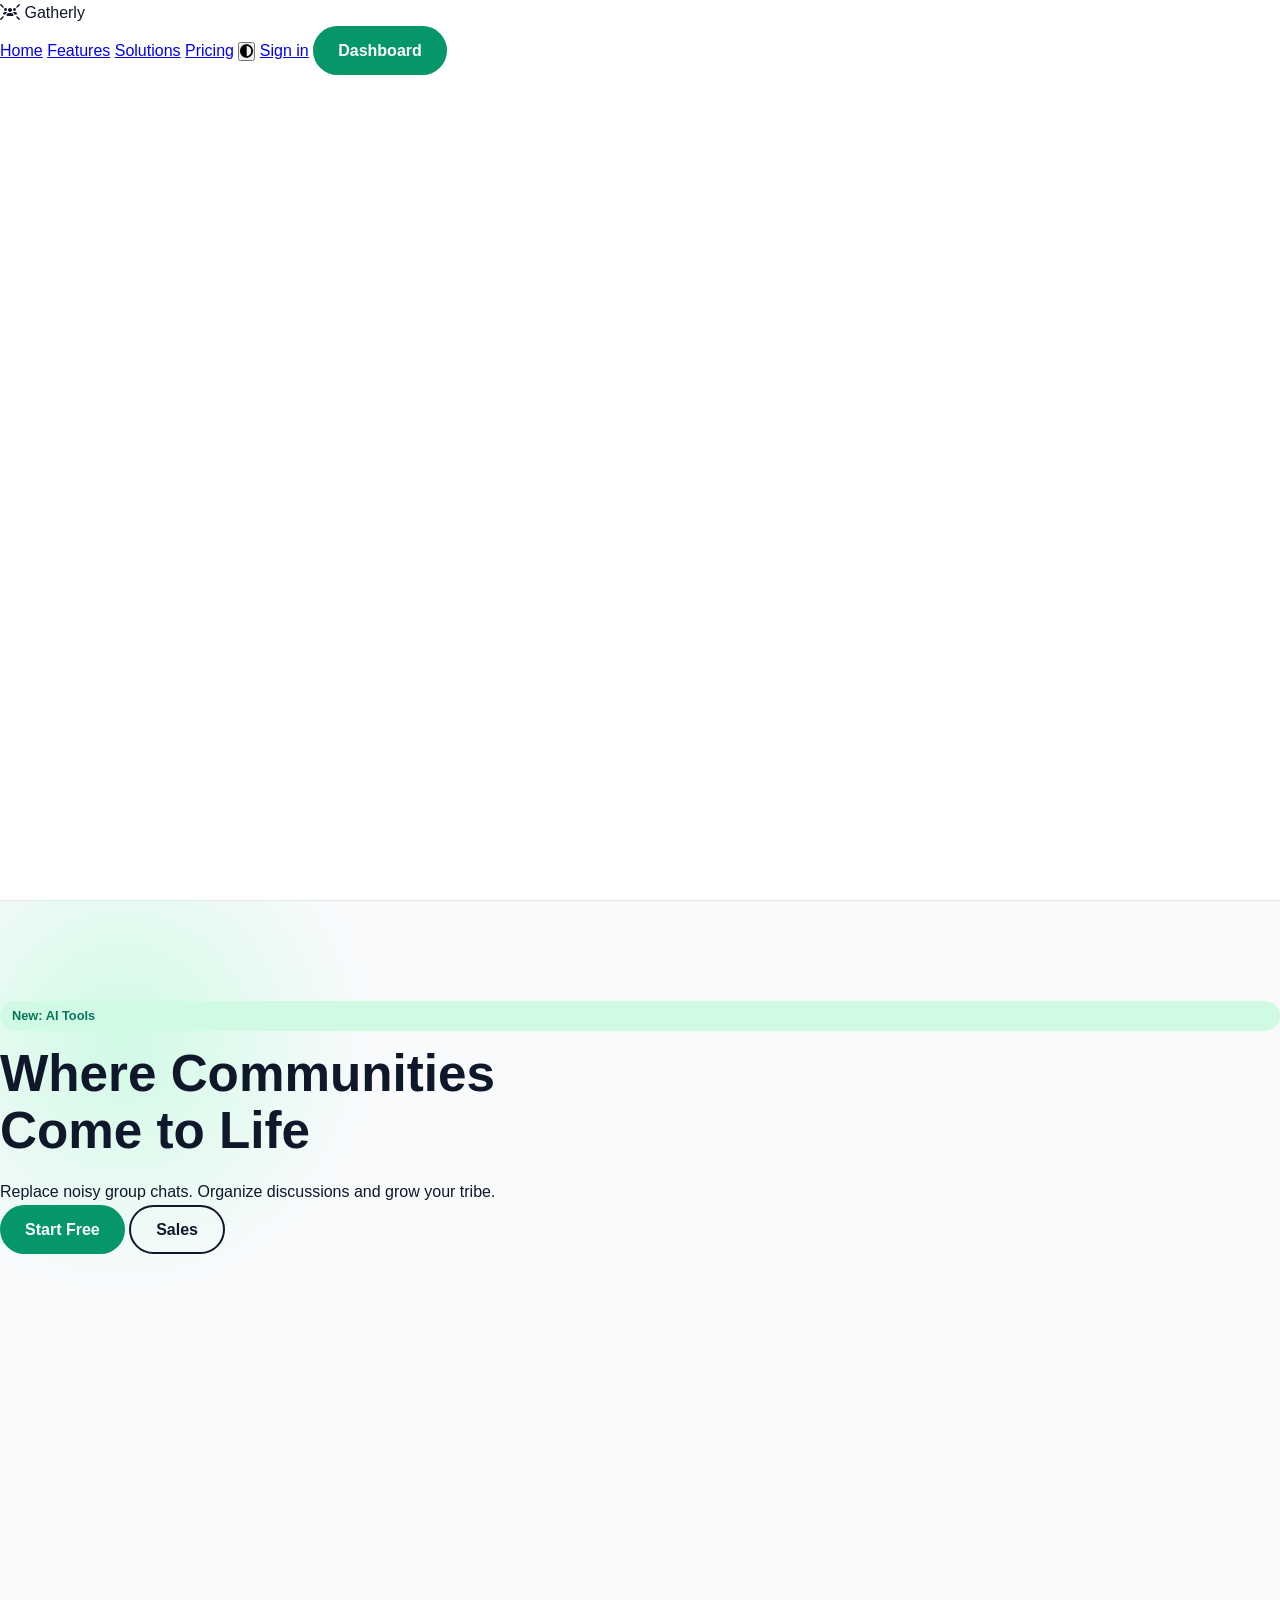
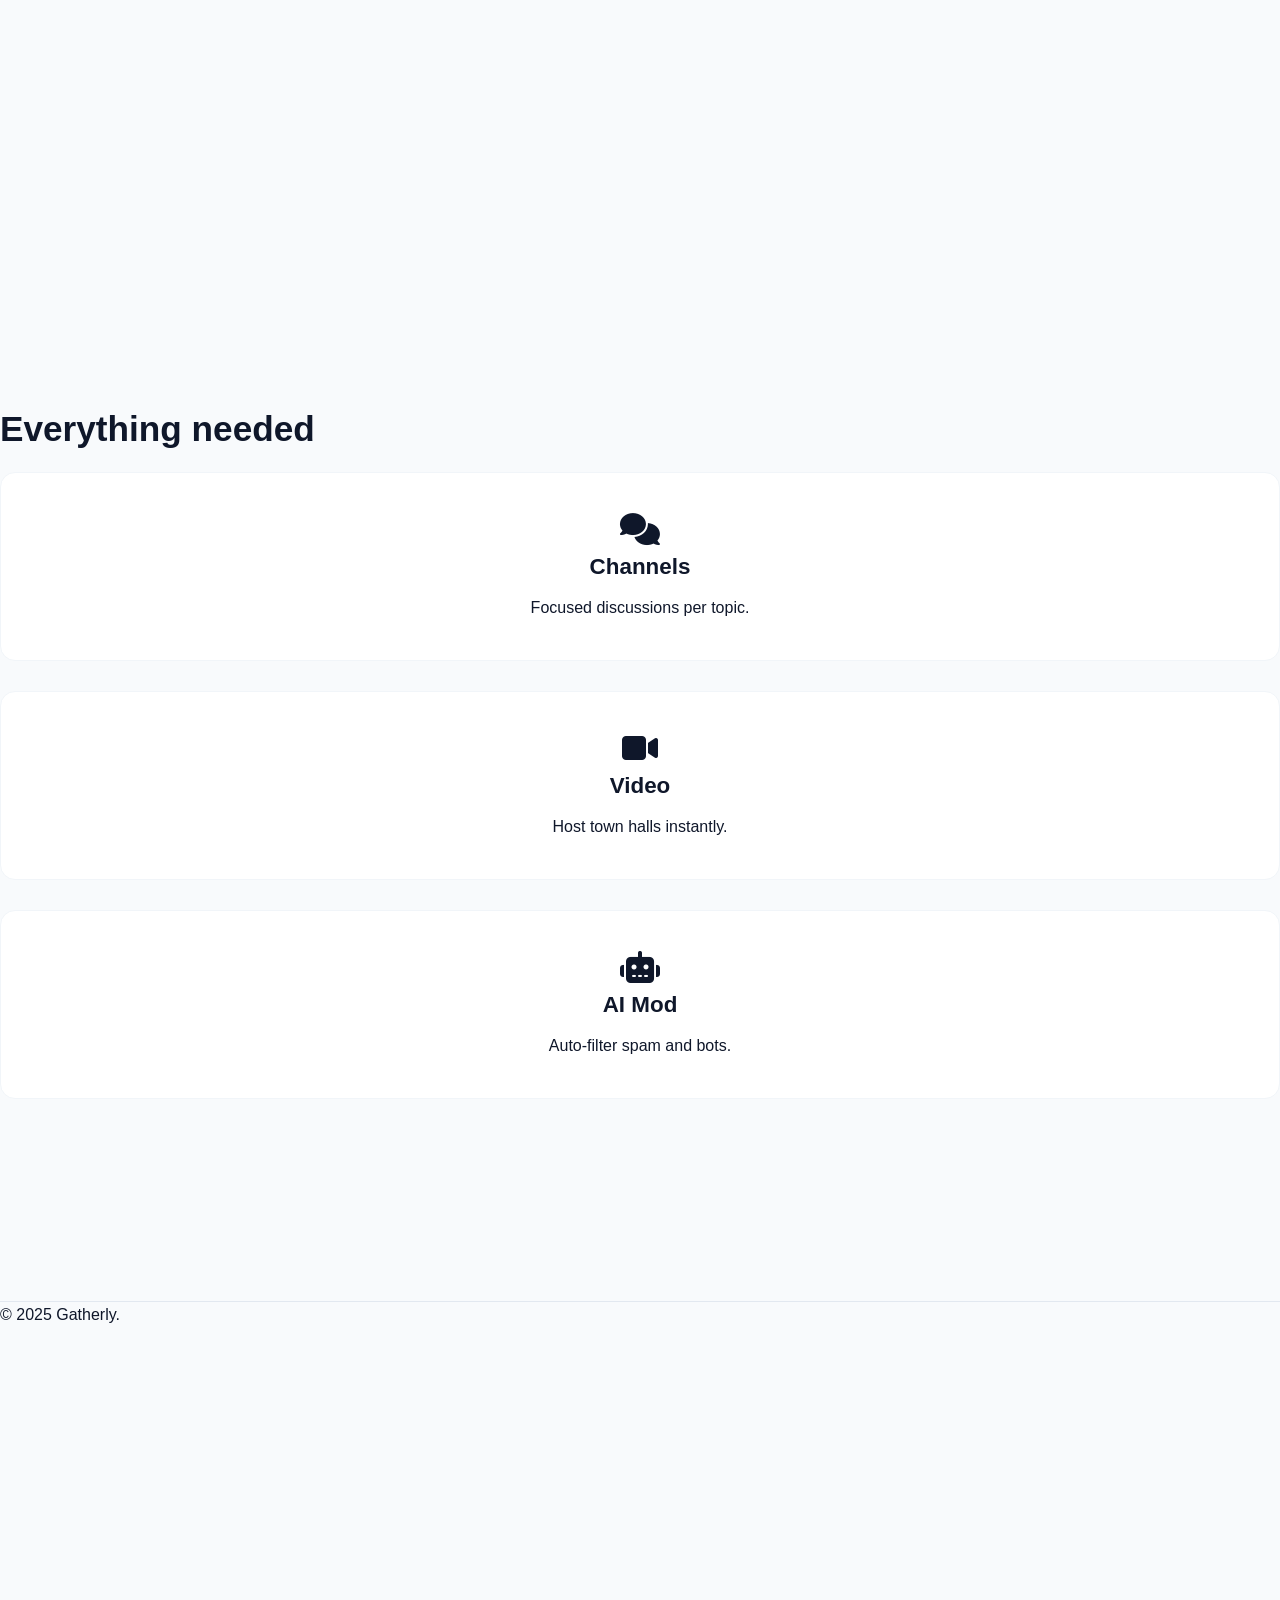
==== commit 711c19be: "finalizedd the page" ====
--- a/index.html
+++ b/index.html
@@ -1,731 +1,76 @@
 <!DOCTYPE html>
 <html lang="en">
-  <head>
-    <meta charset="UTF-8" />
-    <meta name="viewport" content="width=device-width, initial-scale=1.0" />
-    <title>Gatherly</title>
-    <link
-      rel="stylesheet"
-      href="https://cdnjs.cloudflare.com/ajax/libs/font-awesome/6.4.0/css/all.min.css"
-    />
-    <link rel="stylesheet" href="style.css" />
-  </head>
-  <body>
-    <input type="radio" name="page" id="nav-home" class="controller" checked />
-    <input type="radio" name="page" id="nav-features" class="controller" />
-    <input type="radio" name="page" id="nav-solutions" class="controller" />
-    <input type="radio" name="page" id="nav-enterprise" class="controller" />
-    <input type="radio" name="page" id="nav-pricing" class="controller" />
-    <input type="radio" name="page" id="nav-resources" class="controller" />
-    <input type="radio" name="page" id="nav-contact" class="controller" />
-    <input type="radio" name="page" id="nav-login" class="controller" />
-    <input type="checkbox" id="chk-login" class="controller" />
-    <input type="checkbox" id="chk-dark" class="controller" />
-    <input type="checkbox" id="chk-new-post" class="controller" /> 
-    <input type="checkbox" id="chk-new-comm" class="controller" />
-    <div class="main-wrapper">
-      <nav>
-        <div class="cont nav-in">
-          <label for="nav-home" class="brand">
-            <i class="fas fa-users-rays"></i> Gatherly
-          </label>
-          <div class="links" id="guest-nav">
-            <label for="nav-features">Features</label>
-            <label for="nav-solutions">Solutions</label>
-            <label for="nav-enterprise">Enterprise</label>
-            <label for="nav-resources">Resources</label>
-            <label for="nav-pricing">Pricing</label>
-            <label for="chk-dark" class="btn-dark-toggle">
-              <i class="fas fa-moon moon-icon"></i>
-              <i class="fas fa-sun sun-icon"></i>
-            </label>
+<head>
+  <meta charset="UTF-8">
+  <meta name="viewport" content="width=device-width, initial-scale=1.0">
+  <title>Gatherly - Home</title>
+  <link rel="stylesheet" href="https://cdnjs.cloudflare.com/ajax/libs/font-awesome/6.4.0/css/all.min.css">
+  <link rel="stylesheet" href="style.css">
+</head>
+<body>
+  <nav>
+    <div class="wrap nav-in flex j-bet">
+      <div class="logo"><i class="fas fa-users-rays"></i> Gatherly</div>
+      <div class="nav-lnks flex gap">
+        <a href="index.html" class="act">Home</a>
+        <a href="features.html">Features</a>
+        <a href="solutions.html">Solutions</a>
+        <a href="pricing.html">Pricing</a>
+        <button class="tog-theme"><i class="fas fa-adjust"></i></button>
+        <span style="width:1px; height:20px; background:var(--brd)"></span>
+        <a href="login.html" class="auth-guest">Sign in</a>
+        <a href="dashboard.html" class="btn auth-user hide">Dashboard</a>
+      </div>
+      <div class="menu-btn"><i class="fas fa-bars"></i></div>
+    </div>
+  </nav>
 
-            <span
-              style="border-left: 1px solid #ddd; height: 20px; margin: 0 5px"
-            ></span>
-            <label for="nav-login" class="btn-txt">Sign in</label>
-            <label for="nav-contact" class="btn">Talk to sales</label>
-          </div>
+  <div class="mob flex col">
+    <div class="flex j-bet w-full mb">
+      <span class="logo">Menu</span>
+      <i class="fas fa-times close-menu" style="font-size:1.5rem"></i>
+    </div>
+    <a href="index.html">Home</a>
+    <a href="features.html">Features</a>
+    <a href="pricing.html">Pricing</a>
+    <a href="login.html">Sign In</a>
+  </div>
 
-          <div class="links" id="user-nav" style="display: none">
-            <label class="active"><i class="fas fa-stream"></i> Feed</label>
-            <label for="nav-home"><i class="fas fa-plus"></i> Create</label>
-            <label for="nav-home"><i class="fas fa-user"></i> Profile</label>
+  <div class="hero">
+    <div class="blob" style="top:-10%; left:-10%"></div>
+    <div class="wrap">
+      <span class="badge">New: AI Tools</span>
+      <h1>Where Communities <br><span class="txt-p">Come to Life</span></h1>
+      <p class="mb">Replace noisy group chats. Organize discussions and grow your tribe.</p>
+      <div class="flex j-cen gap">
+        <a href="login.html" class="btn">Start Free</a>
+        <a href="contact.html" class="btn-o">Sales</a>
+      </div>
+    </div>
+  </div>
 
-            <label for="chk-dark" class="btn-dark-toggle">
-              <i class="fas fa-moon moon-icon"></i>
-              <i class="fas fa-sun sun-icon"></i>
-            </label>
+  <div class="wrap mt mb">
+    <h2 class="txt-c mb">Everything needed</h2>
+    <div class="grid g3">
+      <div class="card">
+        <i class="fas fa-comments txt-p mb" style="font-size:2rem"></i>
+        <h3>Channels</h3>
+        <p>Focused discussions per topic.</p>
+      </div>
+      <div class="card">
+        <i class="fas fa-video txt-p mb" style="font-size:2rem"></i>
+        <h3>Video</h3>
+        <p>Host town halls instantly.</p>
+      </div>
+      <div class="card">
+        <i class="fas fa-robot txt-p mb" style="font-size:2rem"></i>
+        <h3>AI Mod</h3>
+        <p>Auto-filter spam and bots.</p>
+      </div>
+    </div>
+  </div>
 
-            <label for="chk-login" style="color: #ef4444">Logout</label>
-          </div>
-
-          <label for="chk-menu" class="menu-btn">
-            <i class="fas fa-bars"></i>
-          </label>
-        </div>
-      </nav>
-      <div class="mob-menu">
-        <div
-          style="
-            display: flex;
-            justify-content: space-between;
-            margin-bottom: 20px;
-          "
-        >
-          <span class="brand">Menu</span>
-          <label for="chk-menu"
-            ><i class="fas fa-times" style="font-size: 1.5rem"></i
-          ></label>
-        </div>
-        <label for="nav-features">Features</label>
-        <label for="nav-solutions">Solutions</label>
-        <label for="nav-pricing">Pricing</label>
-        <label for="nav-login">Sign In</label>
-        <label for="chk-dark">Toggle Dark Mode</label>
-      </div>
-      <div id="p-home" class="page">
-        <div class="hero">
-          <div class="blob" style="top: -20%; left: -10%"></div>
-          <div
-            class="blob"
-            style="
-              bottom: -20%;
-              right: -10%;
-              background: radial-gradient(circle, #bae6fd 0%, transparent 70%);
-            "
-          ></div>
-          <div class="cont">
-            <div class="anim-up">
-              <span class="badge">New: AI Summaries</span>
-              <h1>
-                Where Communities <br /><span class="txt-green"
-                  >Come to Life</span
-                >
-              </h1>
-              <p
-                style="font-size: 1.1rem; max-width: 700px; margin: 0 auto 30px"
-              >
-                Replace noisy group chats with Gatherly. Organize discussions,
-                host events, and grow your tribe.
-              </p>
-              <div style="margin-bottom: 20px">
-                <label
-                  for="nav-login"
-                  class="btn"
-                  style="padding: 15px 35px; margin: 5px"
-                  >Get started for free</label
-                >
-                <label
-                  for="nav-contact"
-                  class="btn-out"
-                  style="padding: 15px 35px; margin: 5px"
-                  >Talk to sales</label
-                >
-              </div>
-              <p class="sm-txt">No credit card required • Cancel anytime</p>
-            </div>
-          </div>
-        </div>
-        <div class="cont" style="padding: 60px 20px">
-          <h2 class="center">Everything you need to grow</h2>
-          <div class="grid g-3 anim-up" style="margin-top: 40px">
-            <div class="box">
-              <div class="icon-box"><i class="fas fa-comments"></i></div>
-              <h3>Organized Channels</h3>
-              <p>
-                Keep conversations focused with dedicated channels for every
-                topic.
-              </p>
-            </div>
-            <div class="box">
-              <div class="icon-box"><i class="fas fa-video"></i></div>
-              <h3>Live Audio & Video</h3>
-              <p>
-                Host town halls, AMAs, or casual hangouts directly in your
-                space.
-              </p>
-            </div>
-            <div class="box">
-              <div class="icon-box"><i class="fas fa-robot"></i></div>
-              <h3>Auto Moderation</h3>
-              <p>Keep your community safe with AI tools that filter spam.</p>
-            </div>
-          </div>
-        </div>
-      </div>
-      <div id="p-features" class="page">
-        <div class="cont" style="padding: 60px 20px">
-          <div class="center" style="max-width: 700px; margin: 0 auto 50px">
-            <span class="badge">Features</span>
-            <h1>Powerful tools</h1>
-            <p style="font-size: 1.2rem">
-              Everything needed to engage and manage members.
-            </p>
-          </div>
-          <div
-            class="grid g-2"
-            style="align-items: center; margin-bottom: 80px"
-          >
-            <div>
-              <div class="icon-box"><i class="fas fa-layer-group"></i></div>
-              <h2>Custom Spaces</h2>
-              <p>
-                Design your community to match your brand. No coding required.
-              </p>
-              <ul style="list-style: none; margin-top: 20px">
-                <li><i class="fas fa-check txt-green"></i> Custom CSS</li>
-                <li><i class="fas fa-check txt-green"></i> Drag-and-drop</li>
-                <li><i class="fas fa-check txt-green"></i> Dark Mode</li>
-              </ul>
-            </div>
-            <div class="box" style="background: #f0fdf4; border: none">
-              <div
-                style="
-                  background: white;
-                  padding: 20px;
-                  border-radius: 10px;
-                  box-shadow: 0 10px 20px rgba(0, 0, 0, 0.05);
-                "
-              >
-                <div
-                  style="
-                    height: 120px;
-                    background: #e2e8f0;
-                    border-radius: 5px;
-                    margin-bottom: 10px;
-                  "
-                ></div>
-                <div
-                  style="
-                    height: 15px;
-                    width: 70%;
-                    background: #f1f5f9;
-                    margin-bottom: 5px;
-                  "
-                ></div>
-              </div>
-            </div>
-          </div>
-        </div>
-      </div>
-      <div id="p-solutions" class="page">
-        <div class="cont" style="padding-top: 60px">
-          <h1 class="center">Solutions for everyone</h1>
-          <div class="grid g-2" style="margin-top: 40px">
-            <div class="box" style="background: #f8fafc">
-              <i
-                class="fas fa-users txt-green"
-                style="font-size: 2rem; margin-bottom: 15px"
-              ></i>
-              <h2>Creators</h2>
-              <p>Turn your audience into a business. Own your data.</p>
-              <label for="nav-features" class="btn-txt"
-                >Learn more &rarr;</label
-              >
-            </div>
-            <div class="box" style="background: #f0fdf4">
-              <i
-                class="fas fa-building txt-green"
-                style="font-size: 2rem; margin-bottom: 15px"
-              ></i>
-              <h2>Brands</h2>
-              <p>Decrease support costs with a branded community.</p>
-              <label for="nav-enterprise" class="btn-txt"
-                >See enterprise &rarr;</label
-              >
-            </div>
-            <div class="box" style="background: #fff7ed">
-              <i
-                class="fas fa-graduation-cap"
-                style="font-size: 2rem; margin-bottom: 15px; color: #ea580c"
-              ></i>
-              <h2>Education</h2>
-              <p>Create cohort-based courses with discussion groups.</p>
-            </div>
-            <div class="box" style="background: #eff6ff">
-              <i
-                class="fas fa-heart"
-                style="font-size: 2rem; margin-bottom: 15px; color: #2563eb"
-              ></i>
-              <h2>Non-Profits</h2>
-              <p>Organize volunteers in a centralized hub.</p>
-            </div>
-          </div>
-        </div>
-      </div>
-      <div id="p-enterprise" class="page">
-        <div class="cont" style="padding-top: 60px">
-          <div class="grid g-2" style="align-items: center">
-            <div>
-              <span class="badge" style="background: #1e293b; color: white"
-                >Enterprise</span
-              >
-              <h1>Scale with confidence</h1>
-              <p style="font-size: 1.1rem">
-                Security, compliance, and control for large orgs.
-              </p>
-              <div style="margin: 30px 0">
-                <p>
-                  <i class="fas fa-check-circle txt-green"></i> SSO (SAML &
-                  OIDC)
-                </p>
-                <p>
-                  <i class="fas fa-check-circle txt-green"></i> 99.99% Uptime
-                  SLA
-                </p>
-                <p>
-                  <i class="fas fa-check-circle txt-green"></i> Success Manager
-                </p>
-              </div>
-              <label for="nav-contact" class="btn" style="margin-top: 20px"
-                >Contact Sales</label
-              >
-            </div>
-            <div
-              class="box"
-              style="background: #0f172a; border: 1px solid #334155"
-            >
-              <div class="center" style="padding: 30px; color: white">
-                <i
-                  class="fas fa-lock"
-                  style="font-size: 3rem; margin-bottom: 20px; color: #94a3b8"
-                ></i>
-                <h3>SOC2 Type II</h3>
-                <p style="color: #64748b">Strictest security standards.</p>
-              </div>
-            </div>
-          </div>
-        </div>
-      </div>
-      <div id="p-pricing" class="page">
-        <div class="cont" style="padding: 60px 20px">
-          <div class="center" style="margin-bottom: 40px">
-            <span class="badge">Plans</span>
-            <h1>Simple Pricing</h1>
-          </div>
-          <div class="grid g-3">
-            <div class="p-card">
-              <h3>Starter</h3>
-              <div class="cost">$0 <span>/mo</span></div>
-              <p class="sm-txt">Hobbyists & small groups.</p>
-              <label
-                for="nav-login"
-                class="btn-out w-100"
-                style="width: 100%; margin: 20px 0"
-                >Get Started</label
-              >
-            </div>
-            <div class="p-card pop">
-              <div
-                style="
-                  position: absolute;
-                  top: 0;
-                  right: 0;
-                  background: #059669;
-                  color: white;
-                  font-size: 0.7rem;
-                  padding: 5px 10px;
-                  border-bottom-left-radius: 10px;
-                "
-              >
-                POPULAR
-              </div>
-              <h3>Growth</h3>
-              <div class="cost">$29 <span>/mo</span></div>
-              <p class="sm-txt">Creators & Startups.</p>
-              <label
-                for="nav-login"
-                class="btn w-100"
-                style="width: 100%; margin: 20px 0"
-                >Free Trial</label
-              >
-            </div>
-            <div class="p-card">
-              <h3>Scale</h3>
-              <div class="cost">Custom</div>
-              <p class="sm-txt">Large Orgs.</p>
-              <label
-                for="nav-contact"
-                class="btn-out w-100"
-                style="width: 100%; margin: 20px 0"
-                >Contact Sales</label
-              >
-            </div>
-          </div>
-        </div>
-      </div>
-      <div id="p-resources" class="page">
-        <div class="cont" style="padding-top: 60px">
-          <h1 class="center">Resources</h1>
-          <div class="grid g-3" style="margin-top: 40px">
-            <div class="box">
-              <div
-                style="
-                  height: 150px;
-                  background: #cbd5e1;
-                  border-radius: 5px;
-                  margin-bottom: 15px;
-                "
-              ></div>
-              <span class="txt-green sm-txt" style="font-weight: bold"
-                >GUIDE</span
-              >
-              <h3>Launch your first community</h3>
-              <p class="sm-txt">Playbook for getting your first 100 members.</p>
-              <a class="txt-green sm-txt" style="cursor: pointer"
-                >Read more &rarr;</a
-              >
-            </div>
-            <div class="box">
-              <div
-                style="
-                  height: 150px;
-                  background: #cbd5e1;
-                  border-radius: 5px;
-                  margin-bottom: 15px;
-                "
-              ></div>
-              <span class="txt-green sm-txt" style="font-weight: bold"
-                >CASE STUDY</span
-              >
-              <h3>Scaling to 1M users</h3>
-              <p class="sm-txt">How TechFlow used Gatherly for growth.</p>
-              <a class="txt-green sm-txt" style="cursor: pointer"
-                >Read more &rarr;</a
-              >
-            </div>
-            <div class="box">
-              <div
-                style="
-                  height: 150px;
-                  background: #cbd5e1;
-                  border-radius: 5px;
-                  margin-bottom: 15px;
-                "
-              ></div>
-              <span class="txt-green sm-txt" style="font-weight: bold"
-                >WEBINAR</span
-              >
-              <h3>Management 101</h3>
-              <p class="sm-txt">Watch our latest workshop recording.</p>
-              <a class="txt-green sm-txt" style="cursor: pointer"
-                >Watch now &rarr;</a
-              >
-            </div>
-          </div>
-        </div>
-      </div>
-      <div id="p-contact" class="page">
-        <div class="cont" style="padding-top: 60px; max-width: 600px">
-          <div class="center" style="margin-bottom: 30px">
-            <h1>Contact Us</h1>
-            <p>We'd love to help you find the right solution.</p>
-          </div>
-          <div class="box">
-            <div style="margin-bottom: 15px">
-              <label style="font-weight: 600">Email</label>
-              <input
-                type="email"
-                class="w-100"
-                style="
-                  padding: 10px;
-                  border: 1px solid #ccc;
-                  border-radius: 5px;
-                "
-              />
-            </div>
-            <div style="margin-bottom: 15px">
-              <label style="font-weight: 600">Company Size</label>
-              <select
-                class="w-100"
-                style="
-                  padding: 10px;
-                  border: 1px solid #ccc;
-                  border-radius: 5px;
-                "
-              >
-                <option>1-50</option>
-                <option>51-200</option>
-                <option>201+</option>
-              </select>
-            </div>
-            <div style="margin-bottom: 20px">
-              <label style="font-weight: 600">Message</label>
-              <textarea
-                class="w-100"
-                rows="4"
-                style="
-                  padding: 10px;
-                  border: 1px solid #ccc;
-                  border-radius: 5px;
-                "
-              ></textarea>
-            </div>
-            <label for="nav-home" class="btn w-100" style="width: 100%"
-              >Submit</label
-            >
-          </div>
-        </div>
-      </div>
-      <div id="p-login" class="page">
-        <div
-          style="
-            height: 80vh;
-            display: flex;
-            justify-content: center;
-            align-items: center;
-          "
-        >
-          <div class="box" style="width: 100%; max-width: 400px">
-            <h2 class="center">Welcome Back</h2>
-            <p class="center" style="margin-bottom: 20px">
-              Sign in to continue
-            </p>
-            <div style="margin-bottom: 15px">
-              <label style="font-weight: 600">Email</label>
-              <input
-                type="email"
-                value="demo@gatherly.com"
-                class="w-100"
-                style="
-                  padding: 10px;
-                  border: 1px solid #ccc;
-                  border-radius: 5px;
-                "
-              />
-            </div>
-            <div style="margin-bottom: 20px">
-              <label style="font-weight: 600">Password</label>
-              <input
-                type="password"
-                value="password"
-                class="w-100"
-                style="
-                  padding: 10px;
-                  border: 1px solid #ccc;
-                  border-radius: 5px;
-                "
-              />
-            </div>
-            <label for="chk-login" class="btn w-100" style="width: 100%"
-              >Sign In</label
-            >
-            <div class="center sm-txt" style="margin-top: 20px">
-              <a style="color: #059669; font-weight: 600; cursor: pointer"
-                >Forgot password?</a
-              >
-            </div>
-          </div>
-        </div>
-      </div>
-      <div id="p-dash" class="page">
-        <div class="app-main">
-          <div class="side">
-            <div style="padding: 20px">
-              <h4
-                style="
-                  color: #6ee7b7;
-                  font-size: 0.8rem;
-                  text-transform: uppercase;
-                "
-              >
-                Communities
-              </h4>
-              <div style="margin-top: 10px">
-                <div class="chn-item">
-                  <div
-                    style="
-                      width: 8px;
-                      height: 8px;
-                      background: #34d399;
-                      border-radius: 50%;
-                    "
-                  ></div>
-                  Eco Warriors
-                </div>
-                <div class="chn-item">
-                  <div
-                    style="
-                      width: 8px;
-                      height: 8px;
-                      background: #34d399;
-                      border-radius: 50%;
-                    "
-                  ></div>
-                  Tech Startups
-                </div>
-                <div id="hidden-comm" class="chn-item" style="display: none">
-                  <div
-                    style="
-                      width: 8px;
-                      height: 8px;
-                      background: #34d399;
-                      border-radius: 50%;
-                    "
-                  ></div>
-                  New Space
-                </div>
-                <div
-                  style="
-                    margin-top: 10px;
-                    padding-top: 10px;
-                    border-top: 1px solid #eee;
-                  "
-                >
-                  <input
-                    type="text"
-                    placeholder="Space name"
-                    style="
-                      width: 100%;
-                      padding: 5px;
-                      margin-bottom: 5px;
-                      border: 1px solid #ddd;
-                    "
-                  />
-                  <label
-                    for="chk-new-comm"
-                    class="btn-txt"
-                    style="font-size: 0.8rem; color: #059669"
-                    >+ Add Space</label
-                  >
-                </div>
-              </div>
-            </div>
-          </div>
-          <div class="feed">
-            <div class="cont" style="max-width: 800px; margin: 0 auto">
-              <div
-                class="box"
-                style="margin-bottom: 20px; display: flex; gap: 10px"
-              >
-                <img
-                  src="https://i.pravatar.cc/150?img=12"
-                  style="width: 40px; height: 40px; border-radius: 50%"
-                />
-                <div style="flex: 1">
-                  <textarea
-                    placeholder="Share update..."
-                    style="
-                      width: 100%;
-                      border: 1px solid #ddd;
-                      padding: 10px;
-                      border-radius: 5px;
-                      margin-bottom: 10px;
-                    "
-                  ></textarea>
-                  <div style="display: flex; justify-content: space-between">
-                    <i
-                      class="fas fa-image"
-                      style="color: #aaa; padding-top: 5px"
-                    ></i>
-                    <label
-                      for="chk-new-post"
-                      class="btn"
-                      style="padding: 6px 15px; font-size: 0.9rem"
-                      >Post</label
-                    >
-                  </div>
-                </div>
-              </div>
-              <div id="feed-box">
-                <div
-                  id="hidden-post"
-                  class="box"
-                  style="margin-bottom: 15px; display: none"
-                >
-                  <div style="display: flex; gap: 10px; margin-bottom: 5px">
-                    <strong>Alex User</strong>
-                    <span style="color: #888; font-size: 0.9rem">Just now</span>
-                  </div>
-                  <p>Here is my new update! (This is a static CSS demo)</p>
-                </div>
-                <div class="box" style="margin-bottom: 15px">
-                  <div style="display: flex; gap: 10px; margin-bottom: 5px">
-                    <strong>Alice</strong>
-                    <span style="color: #888; font-size: 0.9rem">2h ago</span>
-                  </div>
-                  <p>Just planted 50 trees! 🌲</p>
-                </div>
-                <div class="box" style="margin-bottom: 15px">
-                  <div style="display: flex; gap: 10px; margin-bottom: 5px">
-                    <strong>John</strong>
-                    <span style="color: #888; font-size: 0.9rem">4h ago</span>
-                  </div>
-                  <p>Anyone tried the new React compiler?</p>
-                </div>
-              </div>
-            </div>
-          </div>
-        </div>
-      </div>
-      <footer id="ftr">
-        <div class="cont" style="padding: 60px 20px">
-          <div class="grid g-4">
-            <div>
-              <h5>Gatherly</h5>
-              <p class="sm-txt">Community platform.</p>
-            </div>
-            <div>
-              <h5>Product</h5>
-              <ul style="list-style: none">
-                <li>
-                  <label
-                    for="nav-features"
-                    style="cursor: pointer; font-size: 0.9rem"
-                    >Features</label
-                  >
-                </li>
-                <li>
-                  <label
-                    for="nav-pricing"
-                    style="cursor: pointer; font-size: 0.9rem"
-                    >Pricing</label
-                  >
-                </li>
-                <li>
-                  <label
-                    for="nav-enterprise"
-                    style="cursor: pointer; font-size: 0.9rem"
-                    >Enterprise</label
-                  >
-                </li>
-              </ul>
-            </div>
-            <div>
-              <h5>Resources</h5>
-              <ul style="list-style: none">
-                <li>
-                  <label
-                    for="nav-resources"
-                    style="cursor: pointer; font-size: 0.9rem"
-                    >Blog</label
-                  >
-                </li>
-                <li>
-                  <label
-                    for="nav-solutions"
-                    style="cursor: pointer; font-size: 0.9rem"
-                    >Guides</label
-                  >
-                </li>
-              </ul>
-            </div>
-            <div>
-              <h5>Legal</h5>
-              <ul style="list-style: none">
-                <li>
-                  <a style="cursor: pointer; font-size: 0.9rem">Privacy</a>
-                </li>
-                <li><a style="cursor: pointer; font-size: 0.9rem">Terms</a></li>
-              </ul>
-            </div>
-          </div>
-          <div class="center sm-txt" style="margin-top: 40px; opacity: 0.5">
-            &copy; 2025 Gatherly.
-          </div>
-        </div>
-      </footer>
-    </div>
-  </body>
+  <footer><div class="wrap txt-c">&copy; 2025 Gatherly.</div></footer>
+  <script src="script.js"></script>
+</body>
 </html>
--- a/style.css
+++ b/style.css
@@ -1,427 +1,435 @@
-:root {
-  --green: #059669;
-  --dark-green: #047857;
-  --light-green: #d1fae5;
-  --dark: #0f172a;
-  --gray: #475569;
-  --bg: #f8fafc;
-  --white: #ffffff;
-  --font: "Segoe UI", sans-serif;
-}
-
 * {
-  margin: 0;
-  padding: 0;
-  box-sizing: border-box;
+    margin: 0;
+    padding: 0;
+    box-sizing: border-box;
 }
 
 body {
-  font-family: var(--font);
-  background: var(--bg);
-  color: var(--dark);
-  line-height: 1.6;
-  overflow-x: hidden;
+    font-family: "Segoe UI", sans-serif;
+    background: #f8fafc;
+    color: #0f172a;
+    line-height: 1.6;
+}
+
+/* Layout Utilities */
+.wrap {
+    display: flex;
+    flex-direction: column;
+    min-height: 100vh;
+    transition: 0.3s;
 }
 
 .cont {
-  max-width: 1200px;
-  margin: 0 auto;
-  padding: 0 20px;
-}
-.flex {
-  display: flex;
-}
+    max-width: 1200px;
+    margin: 0 auto;
+    padding: 0 20px;
+    width: 100%;
+}
+
 .grid {
-  display: grid;
-  gap: 30px;
-}
+    display: grid;
+    gap: 30px;
+}
+
 .g-2 {
-  grid-template-columns: 1fr 1fr;
-}
+    grid-template-columns: 1fr 1fr;
+}
+
 .g-3 {
-  grid-template-columns: 1fr 1fr 1fr;
-}
-.g-4 {
-  grid-template-columns: repeat(4, 1fr);
-}
+    grid-template-columns: repeat(3, 1fr);
+}
+
+/* Typography */
+h1 {
+    font-size: 3.2rem;
+    font-weight: 800;
+    line-height: 1.1;
+    margin-bottom: 20px;
+}
+
+h2 {
+    font-size: 2.2rem;
+    margin-bottom: 15px;
+}
+
+h3 {
+    font-size: 1.4rem;
+    margin-bottom: 10px;
+}
+
 .center {
-  text-align: center;
-}
-.hide {
-  display: none;
-}
-.w-100 {
-  width: 100%;
-}
-
-/* text styles */
-h1 {
-  font-size: 3.2rem;
-  font-weight: 800;
-  margin-bottom: 20px;
-  line-height: 1.1;
-}
-h2 {
-  font-size: 2.2rem;
-  font-weight: 700;
-  margin-bottom: 15px;
-}
-h3 {
-  font-size: 1.4rem;
-  font-weight: 600;
-  margin-bottom: 10px;
-}
-p {
-  color: var(--gray);
-  margin-bottom: 15px;
-}
-.txt-green {
-  color: var(--green);
-}
-.sm-txt {
-  font-size: 0.9rem;
-}
-
-/* buttons */
+    text-align: center;
+}
+
+.green {
+    color: #059669;
+}
+
+/* Buttons (Ungrouped) */
 .btn {
-  display: inline-block;
-  padding: 12px 25px;
-  background: var(--green);
-  color: var(--white);
-  border: none;
-  border-radius: 50px;
-  font-weight: 600;
-  cursor: pointer;
-  transition: 0.2s;
-  text-decoration: none;
-}
+    cursor: pointer;
+    text-decoration: none;
+    font-weight: 600;
+    display: inline-block;
+    transition: 0.2s;
+    padding: 12px 25px;
+    background: #059669;
+    color: #fff;
+    border-radius: 50px;
+    border: none;
+}
+
+.btn-o {
+    cursor: pointer;
+    text-decoration: none;
+    font-weight: 600;
+    display: inline-block;
+    transition: 0.2s;
+    padding: 10px 25px;
+    border: 2px solid #0f172a;
+    border-radius: 50px;
+    color: #0f172a;
+    background: transparent;
+}
+
+.btn-t {
+    cursor: pointer;
+    text-decoration: none;
+    font-weight: 600;
+    display: inline-block;
+    transition: 0.2s;
+    background: none;
+    border: none;
+    font-size: 1rem;
+    color: #0f172a;
+}
+
 .btn:hover {
-  background: var(--dark-green);
-  transform: translateY(-2px);
-}
-
-.btn-out {
-  background: transparent;
-  color: var(--dark);
-  border: 1px solid #ccc;
-  padding: 12px 25px;
-  border-radius: 50px;
-  cursor: pointer;
-  font-weight: 600;
-}
-.btn-out:hover {
-  border-color: var(--green);
-  color: var(--green);
-  background: white;
-}
-
-.btn-txt {
-  background: none;
-  border: none;
-  cursor: pointer;
-  font-weight: 600;
-  color: var(--dark);
-  padding: 0 15px;
-}
-.btn-txt:hover {
-  color: var(--green);
-}
-
+    background: #047857;
+    transform: translateY(-2px);
+}
+
+.btn-o:hover {
+    background: #0f172a;
+    color: #fff;
+}
+
+/* UI Components (Ungrouped) */
 .box {
-  background: var(--white);
-  padding: 30px;
-  border-radius: 12px;
-  border: 1px solid #eee;
-  box-shadow: 0 4px 6px rgba(0, 0, 0, 0.05);
-  transition: 0.3s;
-}
+    background: white;
+    border-radius: 15px;
+    border: 1px solid #f1f5f9;
+    transition: 0.3s;
+    padding: 30px;
+    box-shadow: 0 4px 6px -1px rgba(0,0,0,0.05);
+}
+
+.card {
+    background: white;
+    border-radius: 15px;
+    border: 1px solid #f1f5f9;
+    transition: 0.3s;
+    padding: 40px;
+    text-align: center;
+    position: relative;
+    overflow: hidden;
+}
+
 .box:hover {
-  transform: translateY(-5px);
-  box-shadow: 0 10px 15px rgba(0, 0, 0, 0.1);
+    transform: translateY(-5px);
+    border-color: #059669;
+}
+
+.card:hover {
+    transform: translateY(-5px);
+    border-color: #059669;
 }
 
 .badge {
-  background: var(--light-green);
-  color: var(--dark-green);
-  padding: 5px 10px;
-  border-radius: 15px;
-  font-size: 0.75rem;
-  font-weight: 800;
-  text-transform: uppercase;
-  display: inline-block;
-  margin-bottom: 15px;
-}
-
+    background: #d1fae5;
+    color: #047857;
+    padding: 5px 12px;
+    border-radius: 20px;
+    font-weight: 700;
+    font-size: 0.8rem;
+    display: inline-block;
+    margin-bottom: 15px;
+}
+
+.ibox {
+    width: 50px;
+    height: 50px;
+    background: #d1fae5;
+    color: #047857;
+    border-radius: 10px;
+    display: flex;
+    align-items: center;
+    justify-content: center;
+    font-size: 1.2rem;
+    margin-bottom: 20px;
+}
+
+/* Navigation (Ungrouped) */
 nav {
-  position: fixed;
-  top: 0;
-  width: 100%;
-  z-index: 999;
-  background: rgba(255, 255, 255, 0.9);
-  backdrop-filter: blur(10px);
-  border-bottom: 1px solid #eee;
-}
-.nav-in {
-  height: 70px;
-  display: flex;
-  align-items: center;
-  justify-content: space-between;
+    position: sticky;
+    top: 0;
+    background: rgba(255,255,255,0.95);
+    backdrop-filter: blur(10px);
+    border-bottom: 1px solid #e2e8f0;
+    z-index: 1000;
+}
+
+.nav-row {
+    height: 70px;
+    display: flex;
+    justify-content: space-between;
+    align-items: center;
 }
 
 .brand {
-  font-size: 1.4rem;
-  font-weight: 800;
-  color: var(--dark-green);
-  cursor: pointer;
-}
-.brand i {
-  color: var(--green);
-  margin-right: 5px;
+    font-size: 1.5rem;
+    font-weight: 800;
+    color: #047857;
+    text-decoration: none;
+    cursor: pointer;
+}
+
+.links {
+    display: flex;
+    gap: 15px;
+    align-items: center;
 }
 
 .links a {
-  text-decoration: none;
-  color: var(--gray);
-  font-weight: 500;
-  margin: 0 5px;
-  padding: 8px 12px;
-  border-radius: 6px;
-  cursor: pointer;
-}
+    color: #475569;
+    font-weight: 500;
+    text-decoration: none;
+    cursor: pointer;
+}
+
 .links a:hover {
-  background: #f1f5f9;
-  color: var(--dark);
+    color: #059669;
+}
+
+.tgl {
+    width: 40px;
+    height: 40px;
+    border-radius: 50%;
+    background: #333;
+    color: #fff;
+    border: none;
+    cursor: pointer;
+    display: flex;
+    align-items: center;
+    justify-content: center;
+}
+
+/* Main App Layout */
+.layout {
+    display: flex;
+    min-height: calc(100vh - 70px);
+}
+
+.side {
+    width: 250px;
+    border-right: 1px solid #e2e8f0;
+    padding: 20px;
+}
+
+.feed {
+    flex: 1;
+    padding: 30px;
+}
+
+.item {
+    padding: 10px;
+    border-radius: 8px;
+    cursor: pointer;
+    display: flex;
+    align-items: center;
+    gap: 10px;
+    color: #475569;
+}
+
+.item:hover {
+    background: #f8fafc;
+    color: #0f172a;
+}
+
+/* Utilities */
+footer {
+    margin-top: auto;
+    border-top: 1px solid #e2e8f0;
+    width: 100%;
+}
+
+.hero {
+    padding: 100px 0;
+    position: relative;
+    overflow: hidden;
+}
+
+.blob {
+    position: absolute;
+    width: 500px;
+    height: 500px;
+    background: radial-gradient(circle, #d1fae5 0%, transparent 70%);
+    border-radius: 50%;
+    z-index: -1;
+}
+
+/* Dark Mode (Ungrouped styling) */
+body.dark .wrap {
+    background: #000;
+    color: #eee;
+}
+
+body.dark nav {
+    background: #111;
+    border-color: #333;
+    color: #eee;
+}
+
+body.dark .box {
+    background: #111;
+    border-color: #333;
+    color: #eee;
+}
+
+body.dark .card {
+    background: #111;
+    border-color: #333;
+    color: #eee;
+}
+
+body.dark .side {
+    background: #111;
+    border-color: #333;
+    color: #eee;
+}
+
+body.dark input {
+    background: #222;
+    border-color: #444;
+    color: #fff;
+}
+
+body.dark textarea {
+    background: #222;
+    border-color: #444;
+    color: #fff;
+}
+
+body.dark h1 {
+    color: #fff;
+}
+
+body.dark h2 {
+    color: #fff;
+}
+
+body.dark h3 {
+    color: #fff;
+}
+
+body.dark h5 {
+    color: #fff;
+}
+
+body.dark strong {
+    color: #fff;
+}
+
+body.dark .btn-o {
+    border-color: #fff;
+    color: #fff;
+}
+
+body.dark .btn-o:hover {
+    background: #fff;
+    color: #000;
+}
+
+body.dark .item:hover {
+    background: #333;
+    color: #fff;
+}
+
+body.dark .tgl {
+    background: #fff;
+    color: #000;
+}
+
+body.dark .moon {
+    display: none;
+}
+
+body.dark .sun {
+    display: block;
+}
+
+body.dark footer {
+    border-top-color: #333;
+}
+
+/* Mobile Menu */
+.mob {
+    position: fixed;
+    inset: 0;
+    background: white;
+    z-index: 2000;
+    padding: 20px;
+    flex-direction: column;
+    display: none; /* Fixed: Hidden by default */
+}
+
+/* Fixed: Active state to show menu */
+.mob.active {
+    display: flex;
 }
 
 .menu-btn {
-  display: none;
-  font-size: 1.5rem;
-  cursor: pointer;
-}
-
-.mob-menu {
-  position: fixed;
-  top: 70px;
-  left: 0;
-  width: 100%;
-  height: 100vh;
-  background: white;
-  z-index: 990;
-  padding: 20px;
-  transform: translateX(100%);
-  transition: 0.3s;
-  display: flex;
-  flex-direction: column;
-  gap: 15px;
-}
-.mob-menu.open {
-  transform: translateX(0);
-}
-.mob-menu a {
-  font-size: 1.2rem;
-  font-weight: 600;
-  color: var(--dark);
-  border-bottom: 1px solid #eee;
-  padding-bottom: 10px;
-}
-
-.page {
-  display: none;
-  padding-top: 80px;
-  min-height: 100vh;
-  animation: fade 0.5s;
-}
-.page.show {
-  display: block;
-}
-@keyframes fade {
-  from {
-    opacity: 0;
-    transform: translateY(10px);
-  }
-  to {
-    opacity: 1;
-    transform: translateY(0);
-  }
-}
-
-.hero {
-  padding: 60px 0 80px;
-  text-align: center;
-  position: relative;
-  overflow: hidden;
-}
-.blob {
-  position: absolute;
-  width: 500px;
-  height: 500px;
-  border-radius: 50%;
-  background: radial-gradient(circle, var(--light-green) 0%, transparent 70%);
-  opacity: 0.6;
-  z-index: -1;
-  filter: blur(50px);
-}
-
-.p-card {
-  background: white;
-  border: 1px solid #eee;
-  border-radius: 20px;
-  padding: 40px;
-  text-align: center;
-  cursor: pointer;
-  position: relative;
-  transition: 0.3s;
-}
-.p-card:hover {
-  border-color: var(--green);
-  box-shadow: 0 10px 20px rgba(0, 0, 0, 0.1);
-  transform: translateY(-5px);
-}
-
-.p-card.pop {
-  border: 2px solid var(--green);
-  transform: scale(1.05);
-  box-shadow: 0 10px 20px rgba(0, 0, 0, 0.1);
-  z-index: 2;
-}
-.p-card.pop:hover {
-  transform: scale(1.05) translateY(-5px);
-}
-
-.cost {
-  font-size: 2.8rem;
-  font-weight: 800;
-  color: var(--dark);
-  margin: 15px 0;
-}
-.cost span {
-  font-size: 1rem;
-  font-weight: 500;
-  color: var(--gray);
-}
-
-.icon-box {
-  width: 50px;
-  height: 50px;
-  background: var(--light-green);
-  color: var(--green);
-  border-radius: 10px;
-  display: flex;
-  align-items: center;
-  justify-content: center;
-  font-size: 1.2rem;
-  margin-bottom: 20px;
-}
-
-footer {
-  background: var(--dark);
-  color: #94a3b8;
-  padding: 60px 0 30px;
-  margin-top: 60px;
-}
-footer h5 {
-  color: white;
-  margin-bottom: 15px;
-}
-footer ul {
-  list-style: none;
-}
-footer li {
-  margin-bottom: 10px;
-}
-footer a {
-  color: inherit;
-  cursor: pointer;
-  transition: 0.2s;
-}
-footer a:hover {
-  color: white;
-}
-
-.s-icon {
-  transition: 0.3s;
-  cursor: pointer;
-  opacity: 0.6;
-  margin: 0 15px;
-  font-size: 1.5rem;
-}
-.s-icon:hover {
-  opacity: 1;
-  transform: scale(1.2);
-}
-.fa-aws:hover {
-  color: #ff9900;
-}
-.fa-google:hover {
-  color: #4285f4;
-}
-.fa-spotify:hover {
-  color: #1db954;
-}
-.fa-stripe:hover {
-  color: #635bff;
-}
-.fa-airbnb:hover {
-  color: #ff5a5f;
-}
-
-.app-main {
-  display: flex;
-  height: calc(100vh - 70px);
-}
-.side {
-  width: 250px;
-  background: #064e3b;
-  color: #ecfdf5;
-  overflow-y: auto;
-}
-.feed {
-  flex: 1;
-  background: #f1f5f9;
-  overflow-y: auto;
-  padding: 20px;
-}
-.chn-item {
-  padding: 10px;
-  margin: 5px 10px;
-  border-radius: 5px;
-  cursor: pointer;
-  display: flex;
-  align-items: center;
-  gap: 10px;
-}
-.chn-item:hover {
-  background: rgba(255, 255, 255, 0.1);
-}
-
-@media (max-width: 1000px) {
-  h1 {
-    font-size: 2.5rem;
-  }
-  .g-3,
-  .g-4 {
-    grid-template-columns: 1fr 1fr;
-  }
-}
-@media (max-width: 768px) {
-  .links {
     display: none;
-  }
-  .menu-btn {
-    display: block;
-  }
-  .g-2,
-  .g-3,
-  .g-4 {
-    grid-template-columns: 1fr;
-  }
-  .p-card.pop {
-    transform: scale(1);
-  }
-  .side {
-    display: none;
-  }
-  .app-main {
-    height: calc(100vh - 60px);
-  }
-}
+    background: none;
+    border: none;
+    font-size: 1.5rem;
+    cursor: pointer;
+}
+
+body.dark .mob {
+    background: #000;
+}
+
+body.dark .menu-btn {
+    color: #fff;
+}
+
+/* Media Query Breakpoint */
+@media (max-width: 860px) {
+    .links {
+        display: none !important;
+    }
+
+    .menu-btn {
+        display: block;
+    }
+
+    .layout {
+        flex-direction: column;
+    }
+
+    .side {
+        width: 100%;
+        border-right: none;
+        border-bottom: 1px solid #e2e8f0;
+    }
+
+    .feed {
+        margin-left: 0;
+        padding: 15px;
+    }
+
+    .grid {
+        grid-template-columns: 1fr;
+    }
+}
